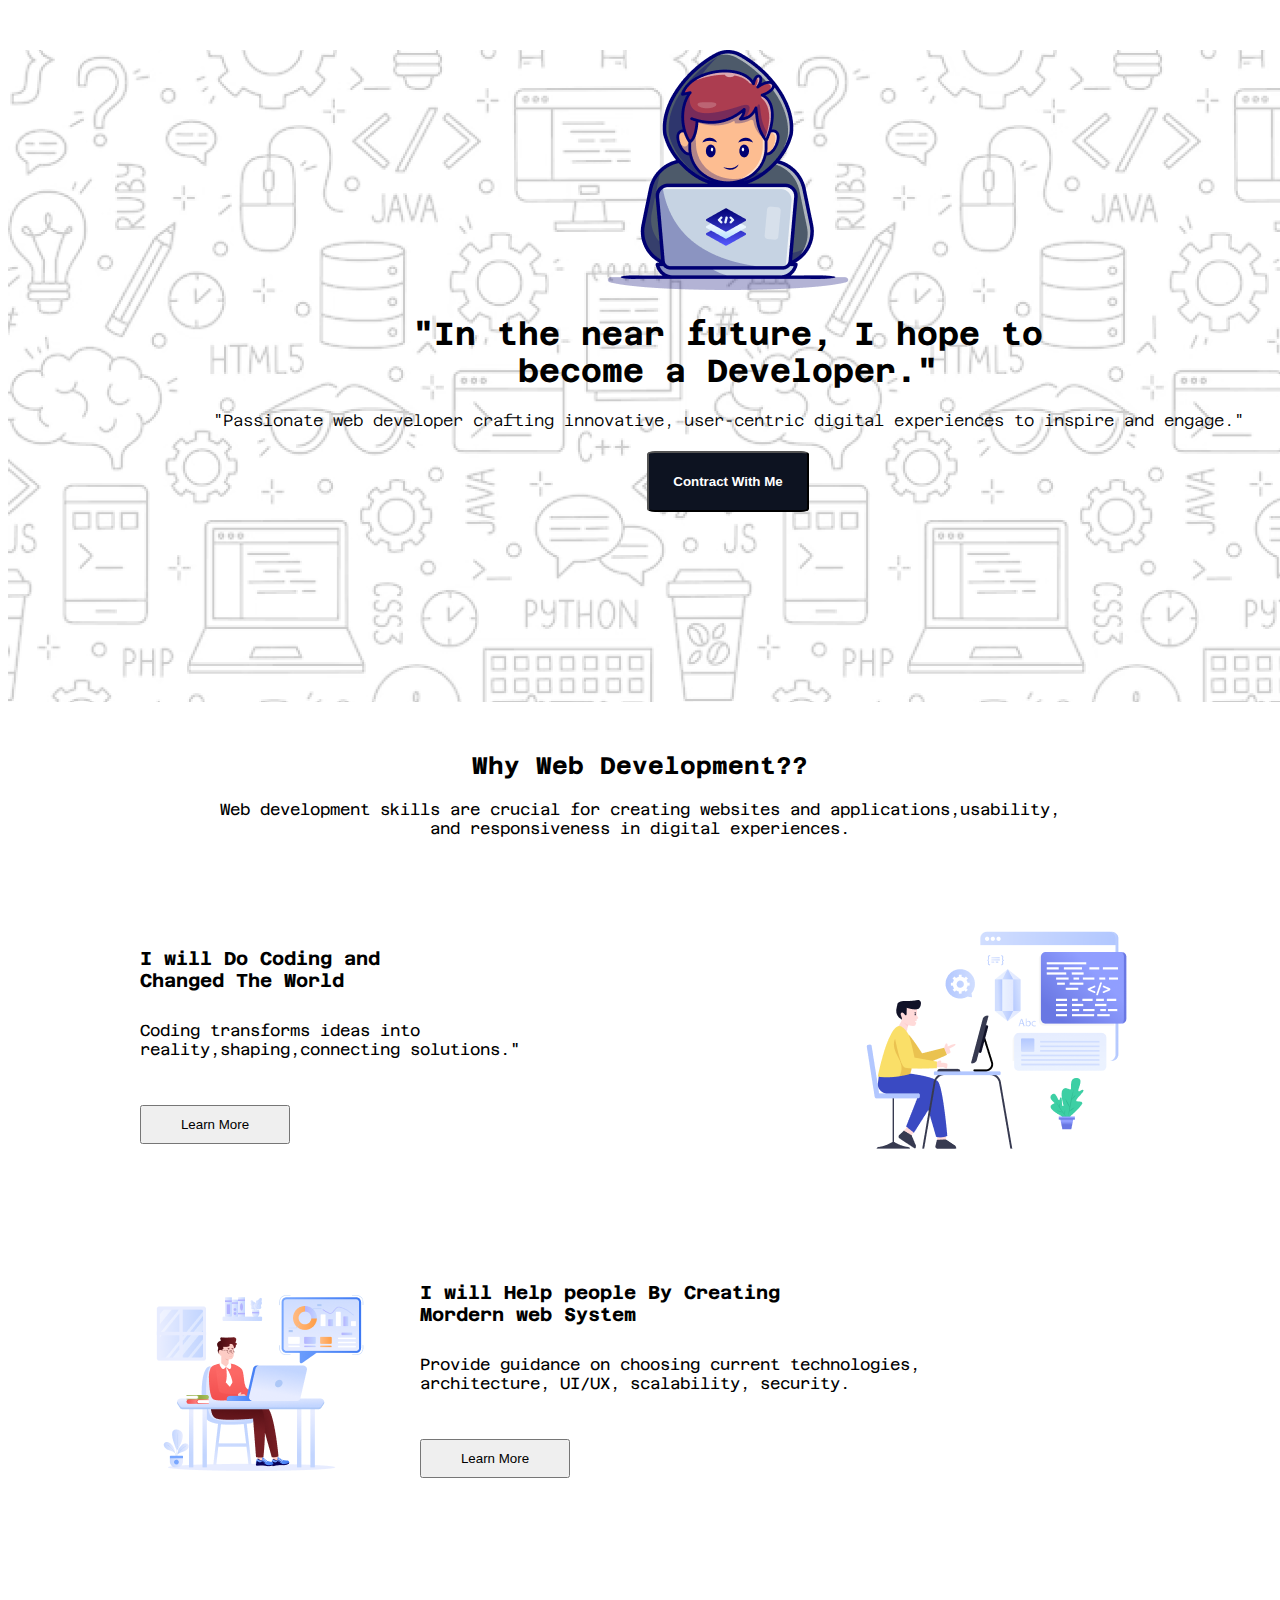
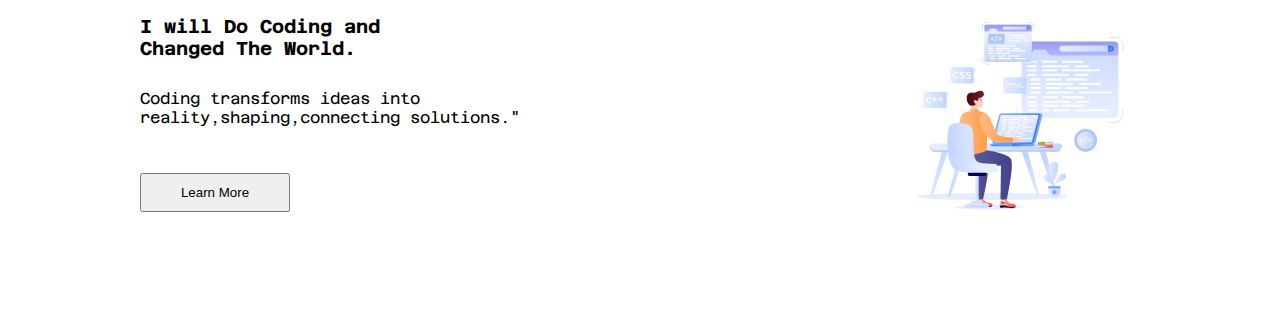
==== index.html @ e61de08e "top section and middle section" ====
<!DOCTYPE html>
<html lang="en">
<head>
    <meta charset="UTF-8">
    <meta name="viewport" content="width=device-width, initial-scale=1.0">
    <title>Document</title>
    <link rel="preconnect" href="https://fonts.googleapis.com">
    <link rel="preconnect" href="https://fonts.gstatic.com" crossorigin>
    <link href="https://fonts.googleapis.com/css2?family=Azeret+Mono:ital,wght@0,100..900;1,100..900&display=swap" 
    rel="stylesheet">
    <link rel="stylesheet" href="style.css">
</head>
<body class="azeret-mono">
    <header>
        <div class="header-main-div">
            <img src="images/Group.png">
            <h1>"In the near future, I hope to <br> become a Developer."
            </h1>
            <h4 class="h4-tag">"Passionate web developer crafting innovative, 
                user-centric digital experiences to inspire and engage."
            </h4>
            <button class="header-btn">Contract With Me</button>
        </div>
    </header>
    <main>
        <div class="main-div">
            <div class="main-top">
                <h2>Why Web Development??</h2>
            <p>Web development skills are crucial for creating websites and 
            applications,usability,<br>
             and responsiveness in digital experiences.</p>
            </div>
             <div class="layer1">
                <div class="layer1-sub">
                    <h3 class="main-1st-parah3">I will Do Coding and <br>
                        Changed The World </h3>
                    <P class="main-1st-parap1">Coding transforms ideas into reality,shaping,connecting 
                        solutions."
                    </P>
                    <button class="layer1-btn">Learn More</button>

                </div>
                <div>
                    <img src="images/Layer_1.png">
                </div>
             </div>
             <div class="layer2">
                <div>
                    <img src="images/Group 3.png">
                </div>
                <div>
                    <h3 class="main-1st-parah3">I will Help people By Creating <br>
                        Mordern web System </h3>
                    <P class="main-1st-parap1">Provide guidance on choosing current technologies,<br>
                         architecture, UI/UX, scalability, security.
                    </P>
                    <button class="layer1-btn">Learn More</button>
                </div>
             </div>
             <div class="layer1">
                <div class="layer1-sub">
                    <h3 class="main-1st-parah3">I will Do Coding and <br>
                        Changed The World. </h3>
                    <P class="main-1st-parap1">Coding transforms ideas into reality,shaping,connecting 
                        solutions."
                    </P>
                    <button class="layer1-btn">Learn More</button>

                </div>
                <div>
                   <img src="images/Group 4.png">
                </div>
             </div>
        </div>
    </main>
</body>
</html>
---- style.css ----
.azeret-mono {
  font-family: "Azeret Mono", monospace;
  font-optical-sizing: auto;
  font-weight:weight;
  font-style: normal;
}
header{
    background-image: url("images/Hero-bg.png");
    height: 652px;
    width: 1440px;
    margin: 50px 0;
}
.header-main-div{
    text-align: center;
}
.h4-tag{
    font-weight: 300;
    font-size: 16px;
}
.header-btn{
    background-color:#0D1321;
    color: white;
    padding: 21px 24px;
    border-radius: 5%;
    font-weight: bold;
   
}
.main-div{
    width: 1000px;
    margin: 0 auto;
    /* background-color: antiquewhite; */
}
.main-top{
    text-align: center;
}
.main-div > p{
    font-weight: 300px;
}
.main-1st-parah3{
    font-weight:bold
}
.main-1st-parap1{
    font-weight: 300px;
    margin: 30px 0px;
}
.layer1{
    display: flex;
    justify-content:space-between ;
    text-align: left;
    margin: 90px 0px;
}
.layer1-sub{
    width: 400px;
}
.layer1-btn{
    padding: 10px;
    width: 150px;
    margin-top: 16px;
}
.layer2{
    display: flex;
}
.layer2 img{
    margin-right: 40px;
}
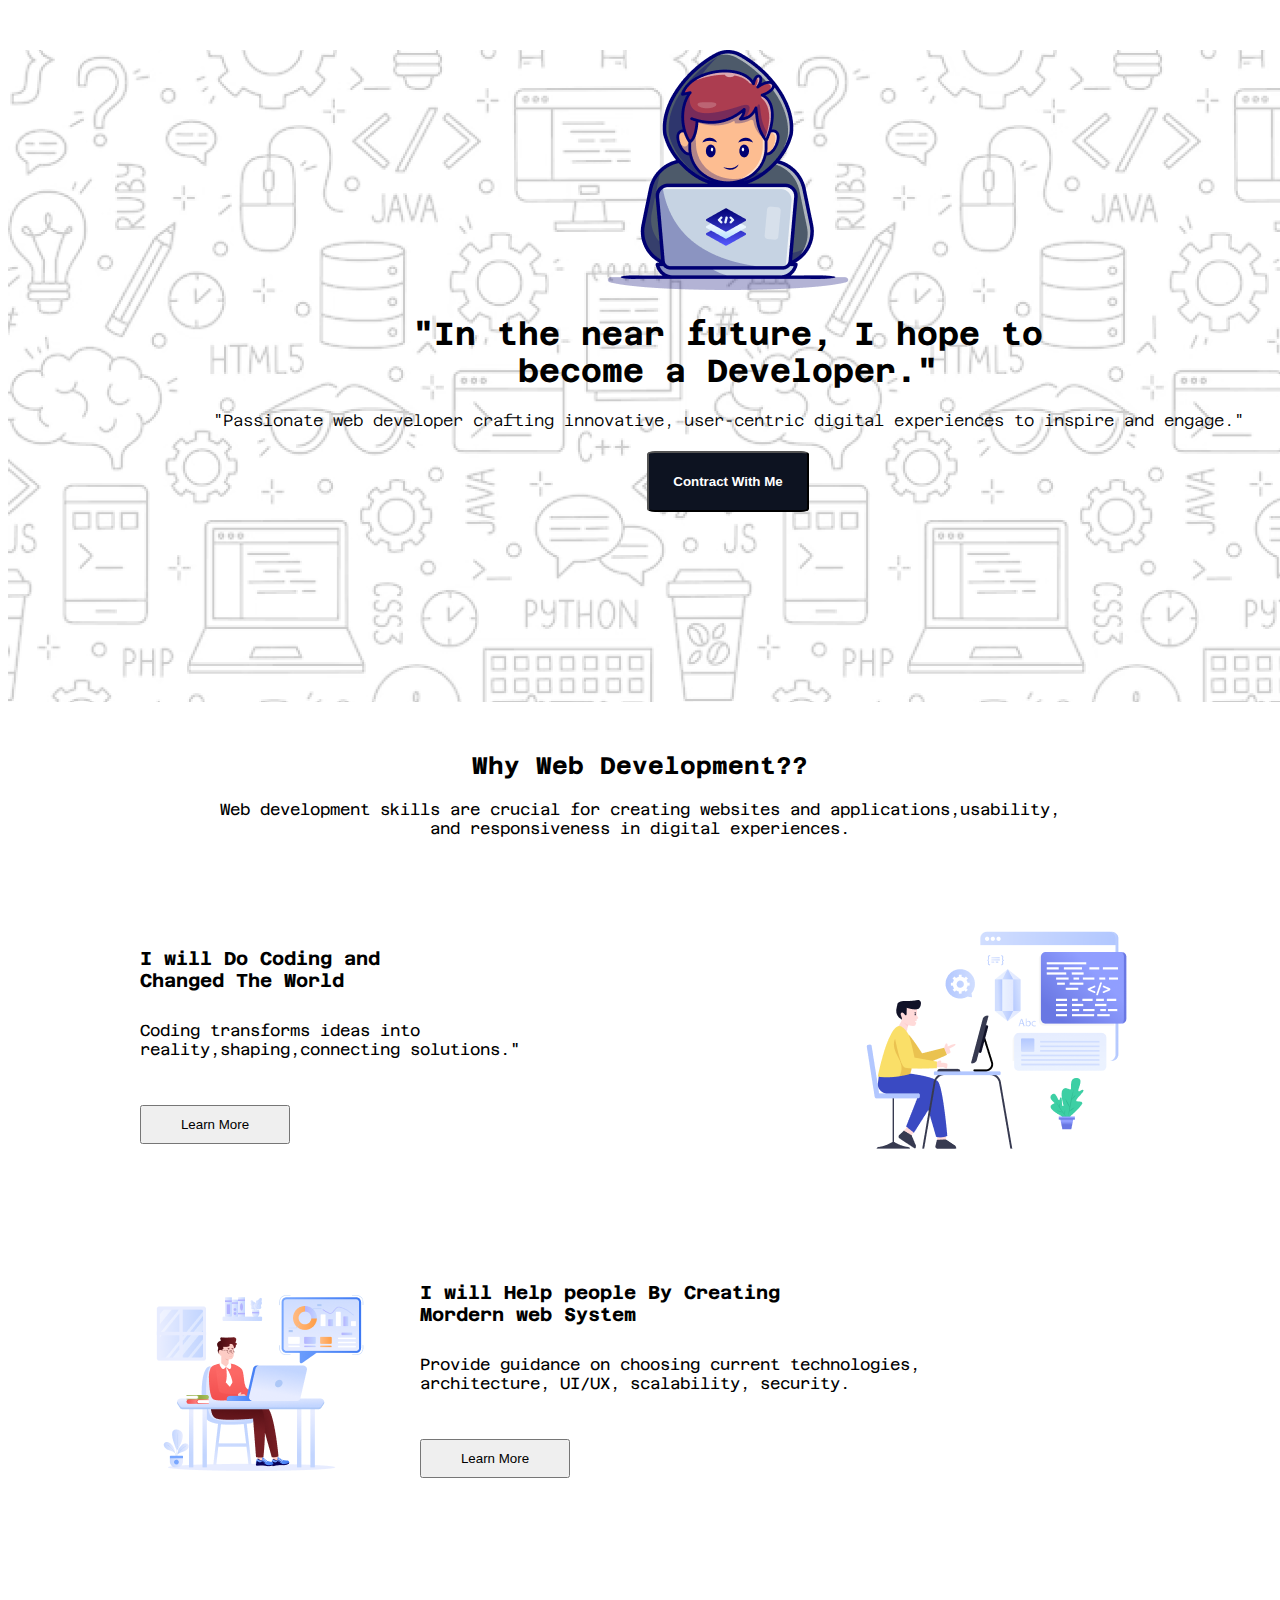
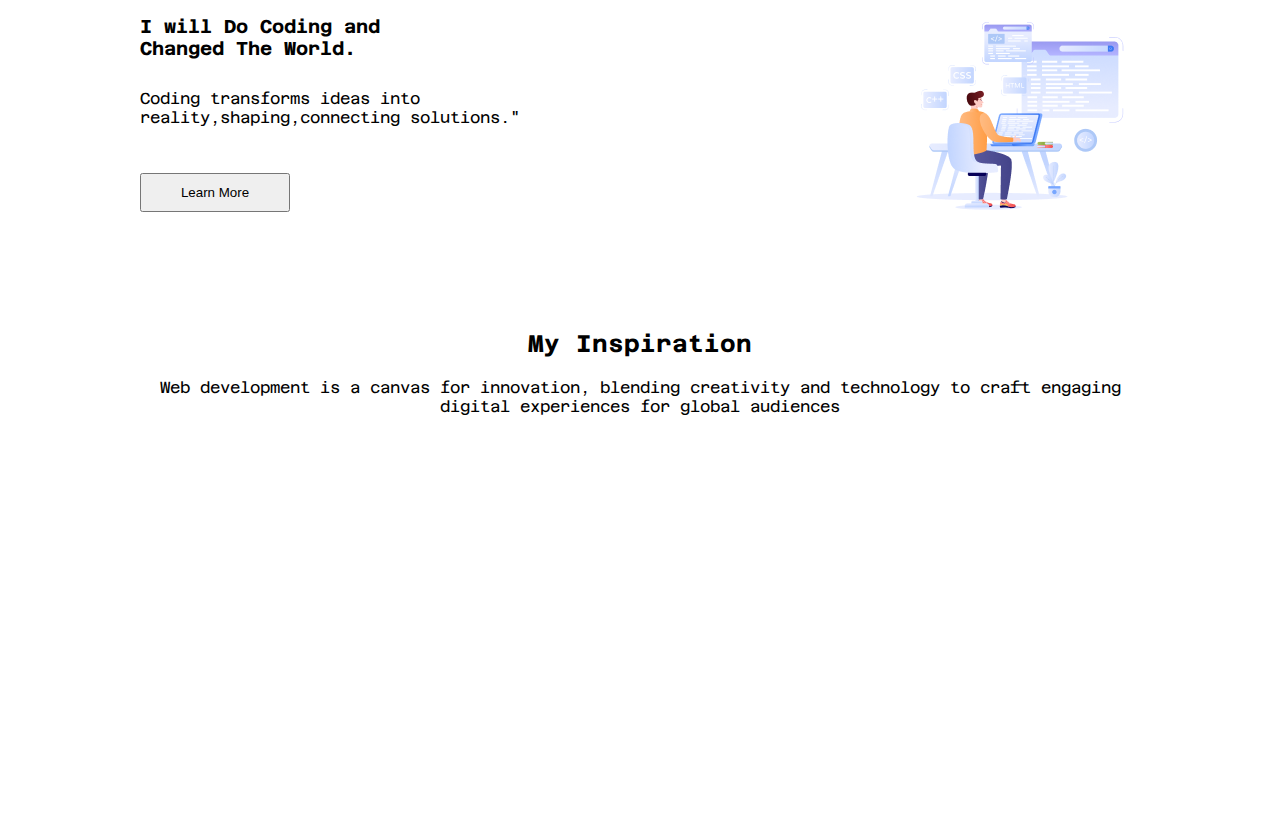
==== commit df265131: "Inspiration Part Done" ====
--- a/index.html
+++ b/index.html
@@ -71,6 +71,15 @@
                    <img src="images/Group 4.png">
                 </div>
              </div>
+             <div class="inspiration-part">
+                <h2> My Inspiration</h2>
+                <p> Web development is a canvas for innovation, blending creativity and technology to craft engaging 
+                    digital experiences for global audiences
+                </p><br><br><br>
+                <iframe width="560" height="315" src="https://www.youtube.com/embed/5KIWo4ZamAg?si=7sHot6qDsi1jFsVW" title="YouTube video player" frameborder="0" 
+                allow="accelerometer; autoplay; clipboard-write; encrypted-media; gyroscope; picture-in-picture; web-share" referrerpolicy="strict-origin-when-cross-origin"
+                allowfullscreen></iframe>
+             </div>
         </div>
     </main>
 </body>
--- a/style.css
+++ b/style.css
@@ -65,4 +65,7 @@
 }
 .layer2 img{
     margin-right: 40px;
+}
+.inspiration-part{
+    text-align: center;
 }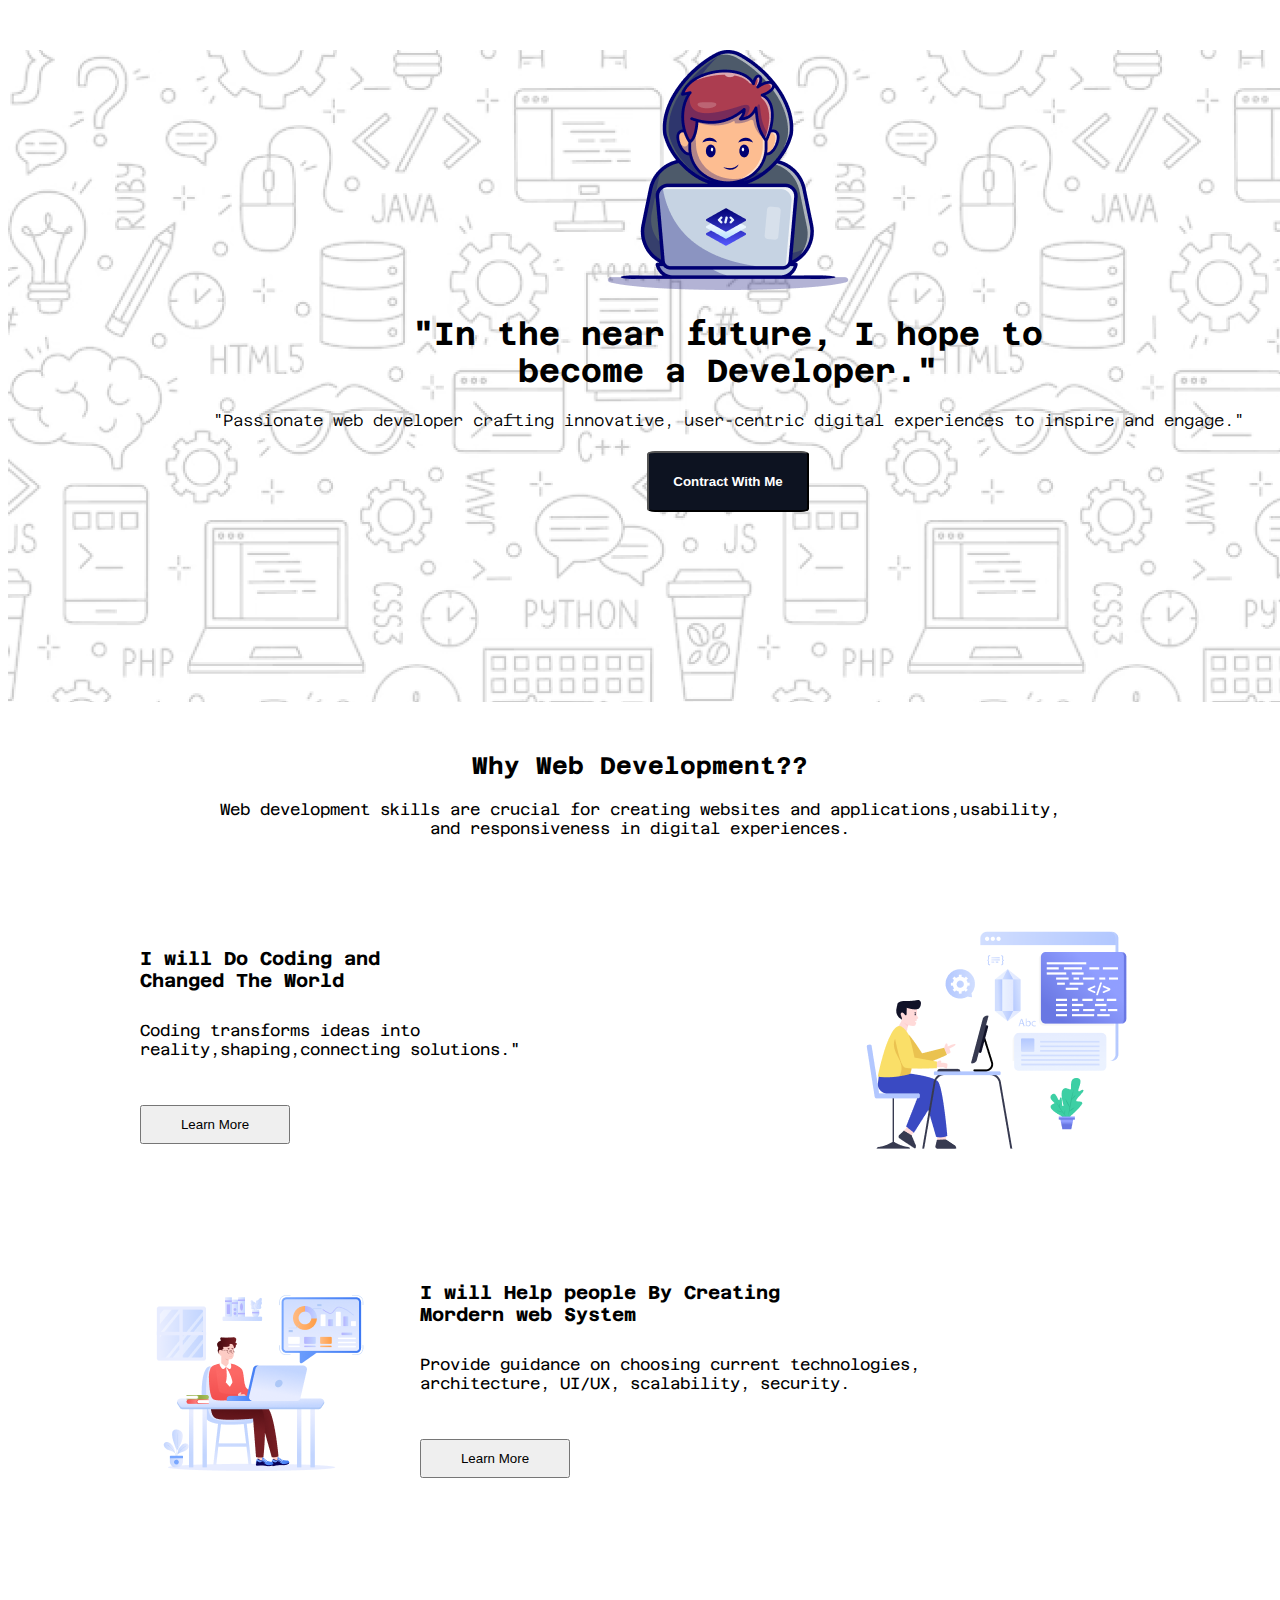
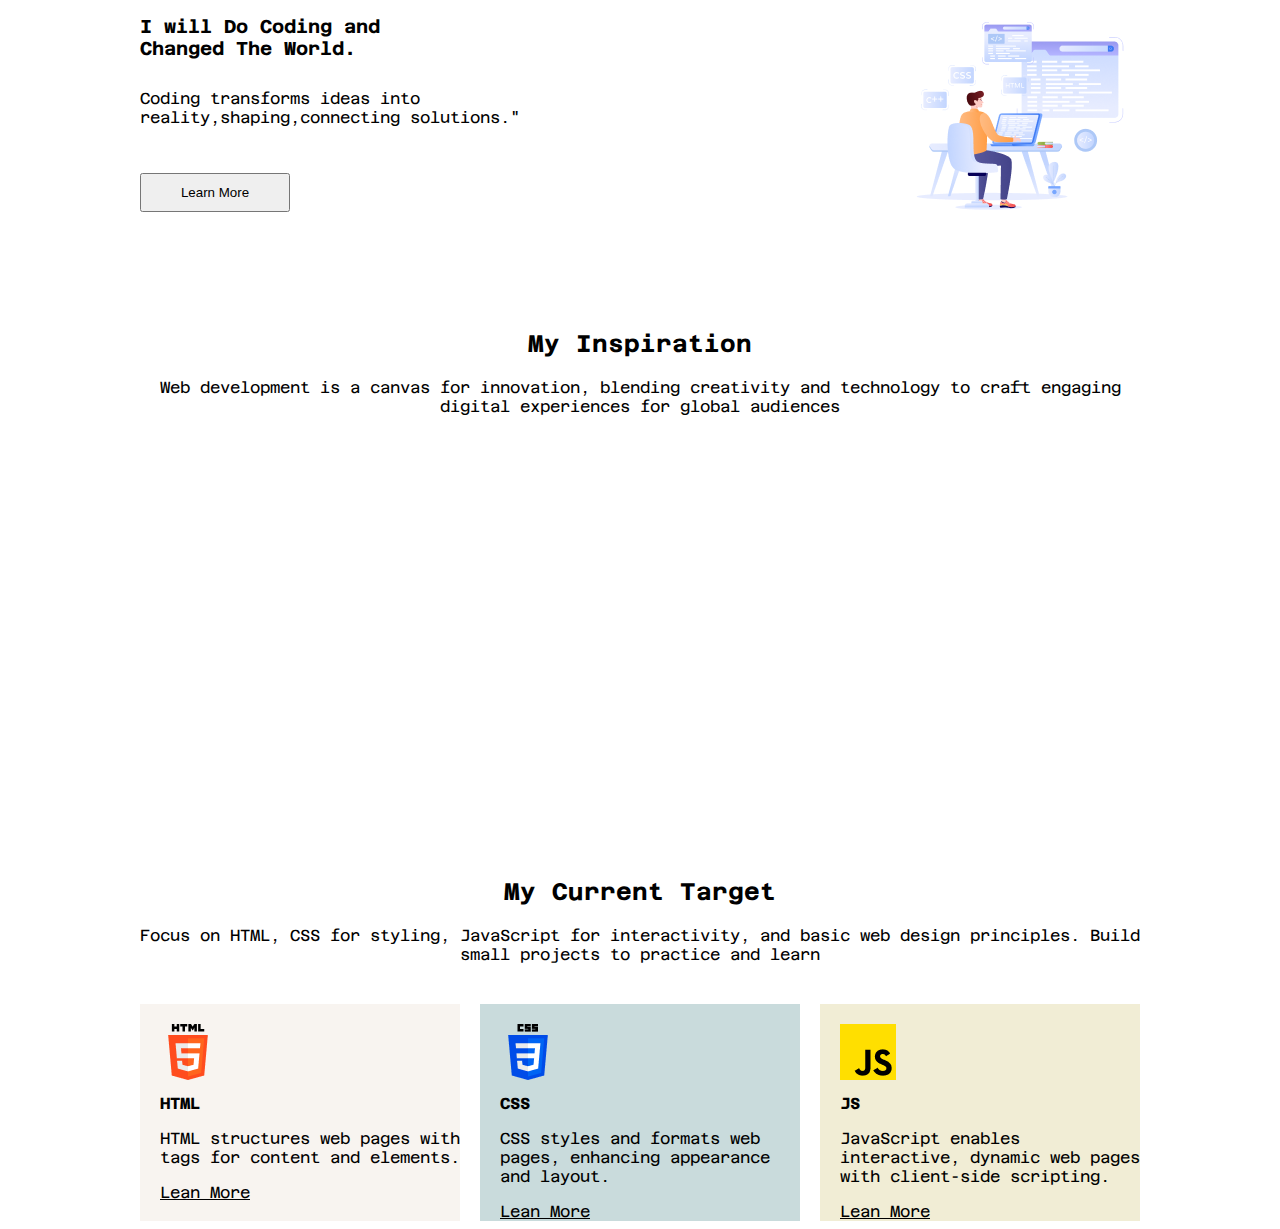
==== commit 20666516: "My Current Target Section Done" ====
--- a/index.html
+++ b/index.html
@@ -80,6 +80,42 @@
                 allow="accelerometer; autoplay; clipboard-write; encrypted-media; gyroscope; picture-in-picture; web-share" referrerpolicy="strict-origin-when-cross-origin"
                 allowfullscreen></iframe>
              </div>
+             <div class="my-target">
+                <h2>My Current Target</h2>
+                <p>Focus on HTML, CSS for styling, JavaScript for interactivity, and basic
+                 web design principles. Build small projects to
+                     practice and learn</p>
+             </div>
+             <div class="card-main">
+                <div class="card-1">
+                   <div class="card-text">
+                    <img src="images/html.png"><br>
+                    <span>HTML</span>
+                    <p>HTML structures web pages with tags for content and elements.</p>
+                    <a href="#">Lean More</a>
+                   </div>
+                </div>
+                <div>
+                    <div class="card-2">
+                        <div class="card-text">
+                            <img src="images/css.png"><br>
+                        <span>CSS</span>
+                        <p>CSS styles and formats web pages, enhancing appearance and layout.</p>
+                        <a href="#">Lean More</a>
+                        </div>
+                    </div>
+                </div>
+                <div>
+                    <div class="card-3">
+                        <div class="card-text">
+                            <img src="images/js.png">
+                        <span>JS</span>
+                        <p>JavaScript enables interactive, dynamic web pages with client-side scripting.</p>
+                        <a href="#">Lean More</a>
+                        </div>
+                    </div>
+                </div>
+             </div>
         </div>
     </main>
 </body>
--- a/style.css
+++ b/style.css
@@ -68,4 +68,42 @@
 }
 .inspiration-part{
     text-align: center;
+}
+.my-target{
+    text-align: center;
+    margin-top: 70px;
+}
+span{
+    font-weight: bold;
+    margin-top: 10px;
+    display: block;
+}
+a{
+    color:black;
+}
+.card-1 {
+width: 320px;
+background-color: rgba(221, 204, 184, 0.212);
+
+
+}
+.card-2 {
+    width: 320px;
+    background-color: #6c9d9e5d;
+    height: 100%;
+    
+    }
+.card-3 {
+        width: 320px;
+        background-color: #d4c87e54;
+        
+        }
+.card-main{
+    display: flex;
+    justify-content:space-between;
+    margin-top: 40px;
+}
+.card-text{
+    margin-left: 20px;
+   padding-top: 20px;
 }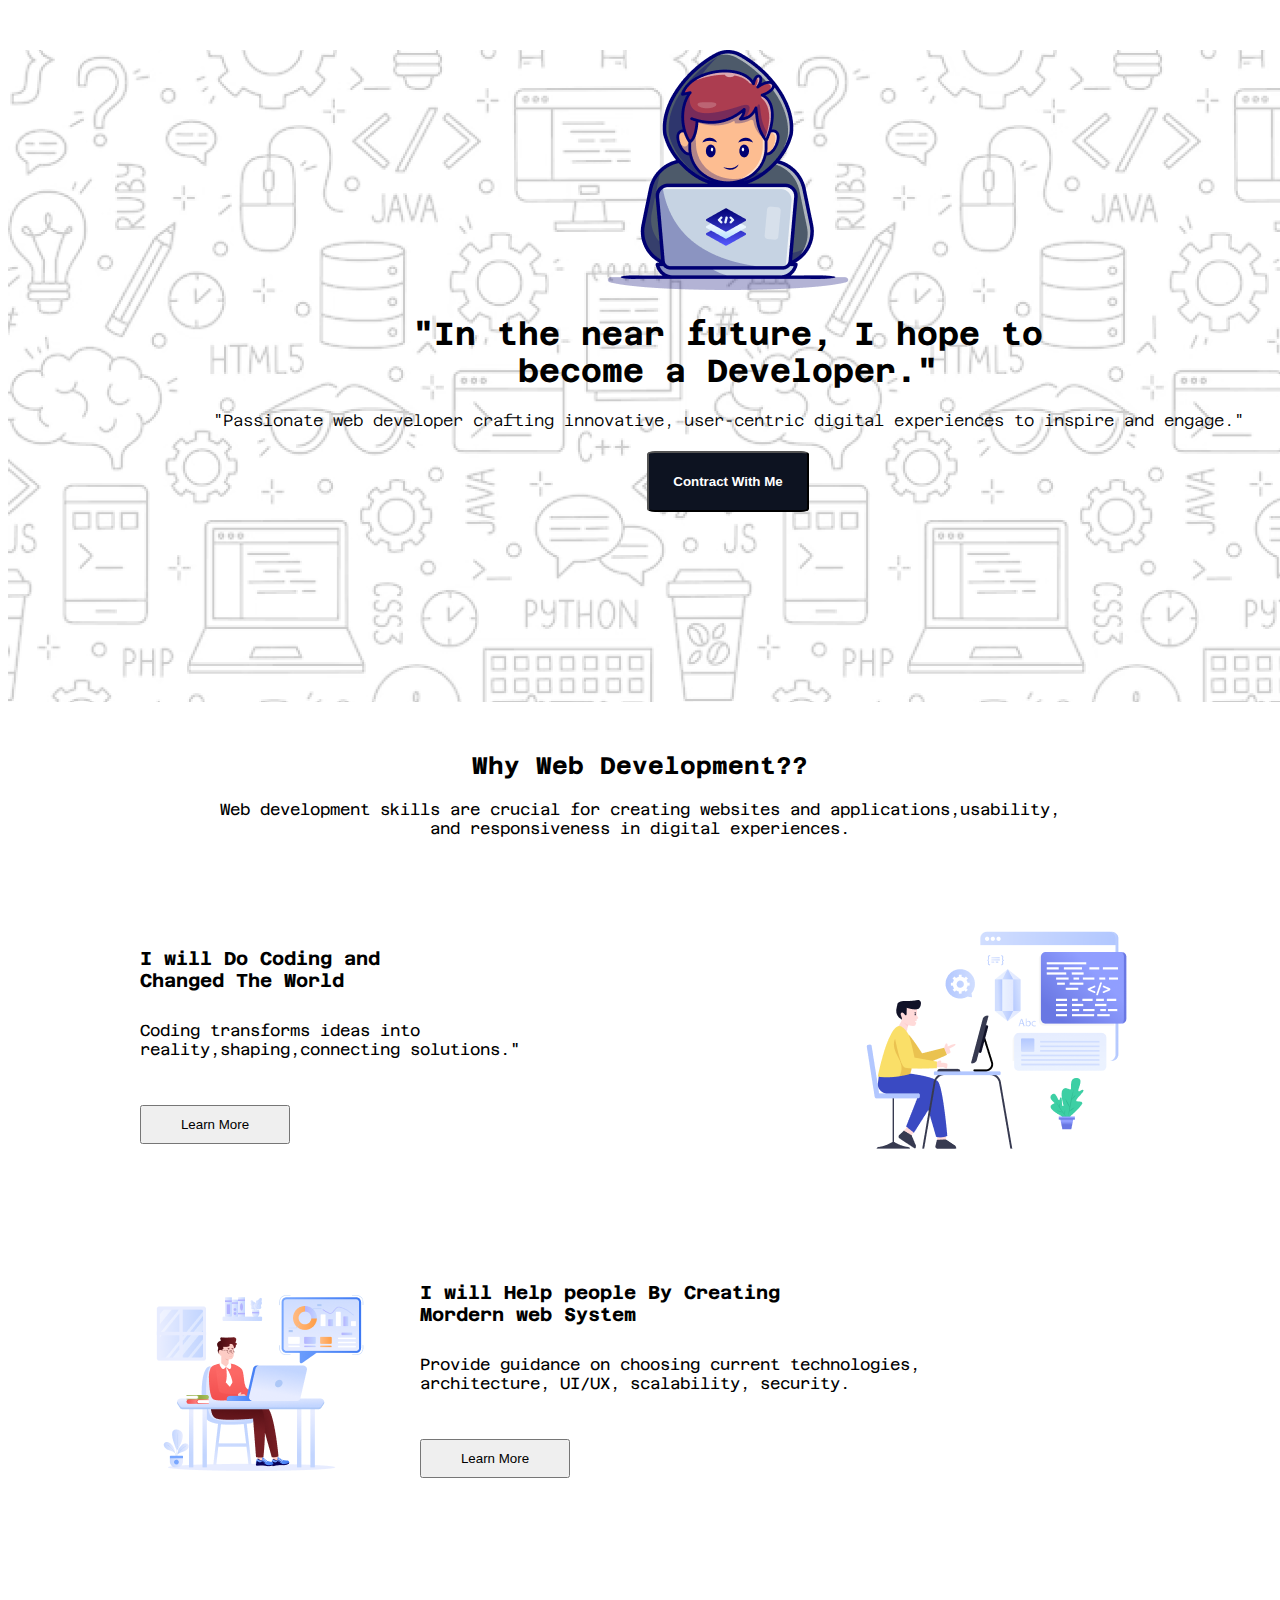
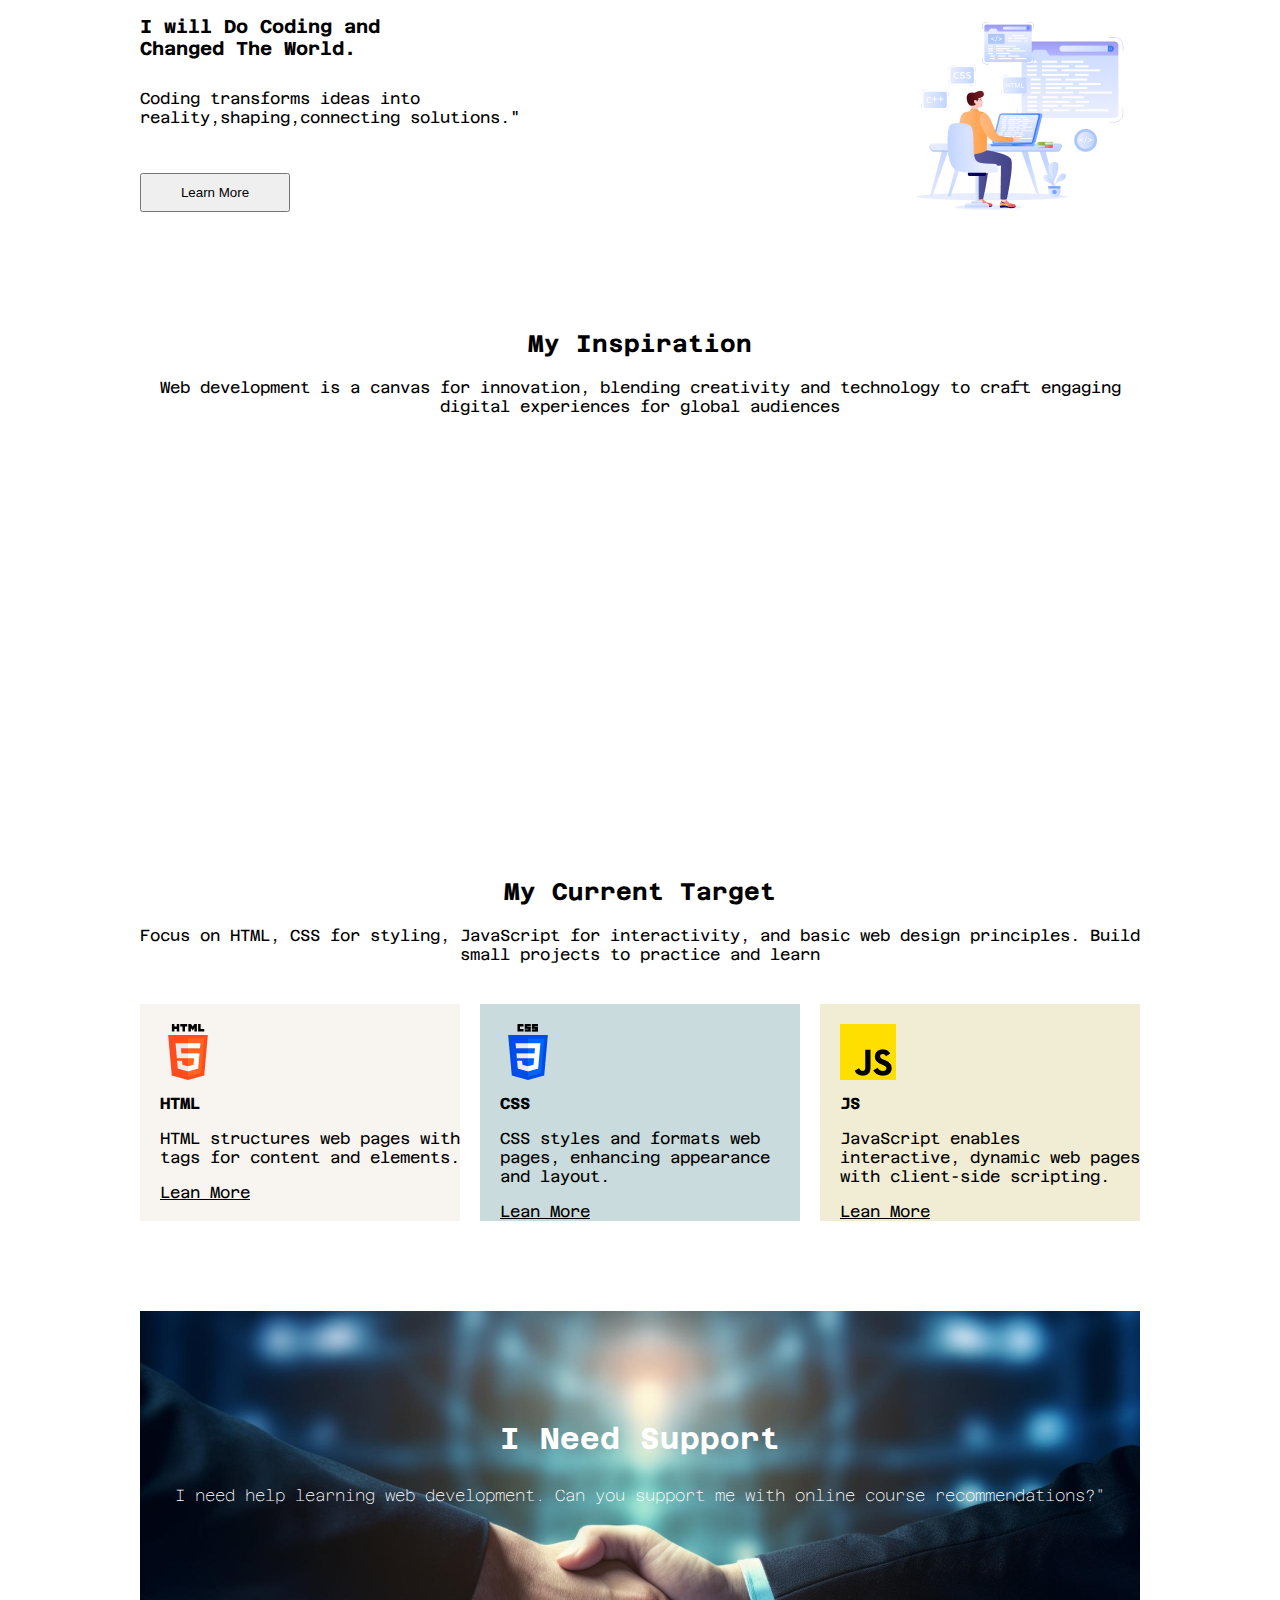
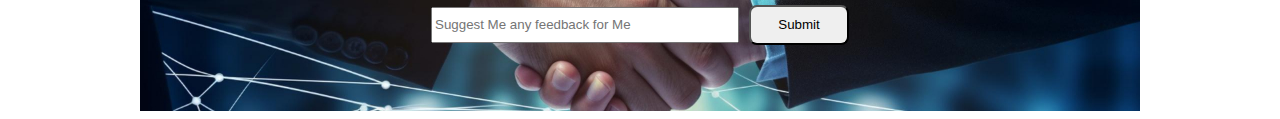
==== commit 40f0c63b: "support part Done" ====
--- a/index.html
+++ b/index.html
@@ -116,7 +116,23 @@
                     </div>
                 </div>
              </div>
-        </div>
-    </main>
+             <div class="support">
+              <div class="support-text">
+                <h3>I Need Support</h3>
+                <P>I need help learning web development. Can you support me with online 
+                  course recommendations?"</P>
+                </div>
+                <div class="btn-sub">
+                    <input  class =" Input-sup"type="text" placeholder="Suggest Me any feedback for Me">
+                <button>Submit</button>
+                </div>
+            </div>
+            </div>
+        </main>
+       
+       
+
+        
+    
 </body>
 </html>--- a/style.css
+++ b/style.css
@@ -106,4 +106,37 @@
 .card-text{
     margin-left: 20px;
    padding-top: 20px;
+}
+.support{
+    background-image: url("images/handshake.jpg");
+    width: 1000;
+    height: 400px;
+    background-size: cover;
+    margin-top: 90px;
+    
+}
+.support-text{
+    color: white;
+    text-align: center;
+    padding-top: 80px;
+}
+.support-text p{
+    font-weight: 50;
+}
+.support-text h3{
+    font-size: 30px;
+}
+.Input-sup{
+    width: 300px;
+    height: 30px;
+}
+.btn-sub{
+    text-align: center;
+    margin-top: 100px;
+}
+.btn-sub button{
+    width: 100px;
+    height: 40px;
+    border-radius: 8px;
+    border-color: none;
 }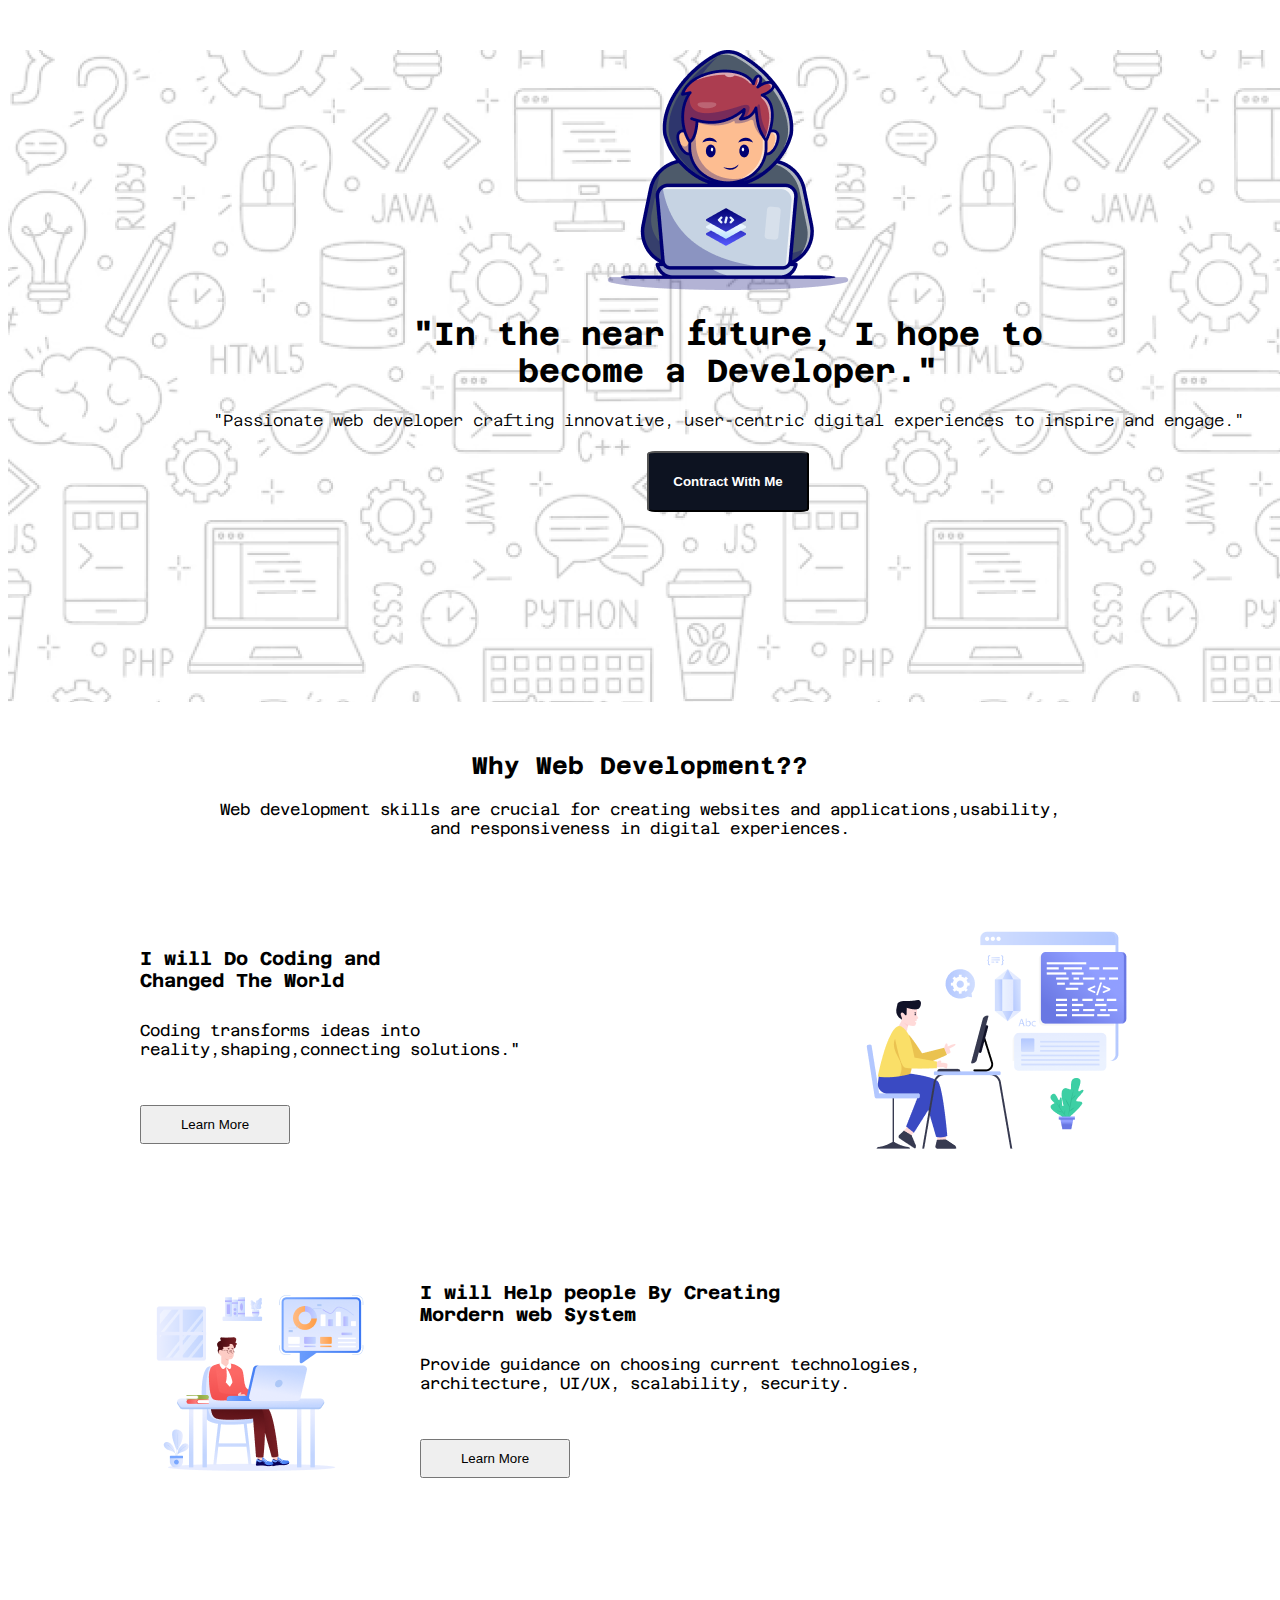
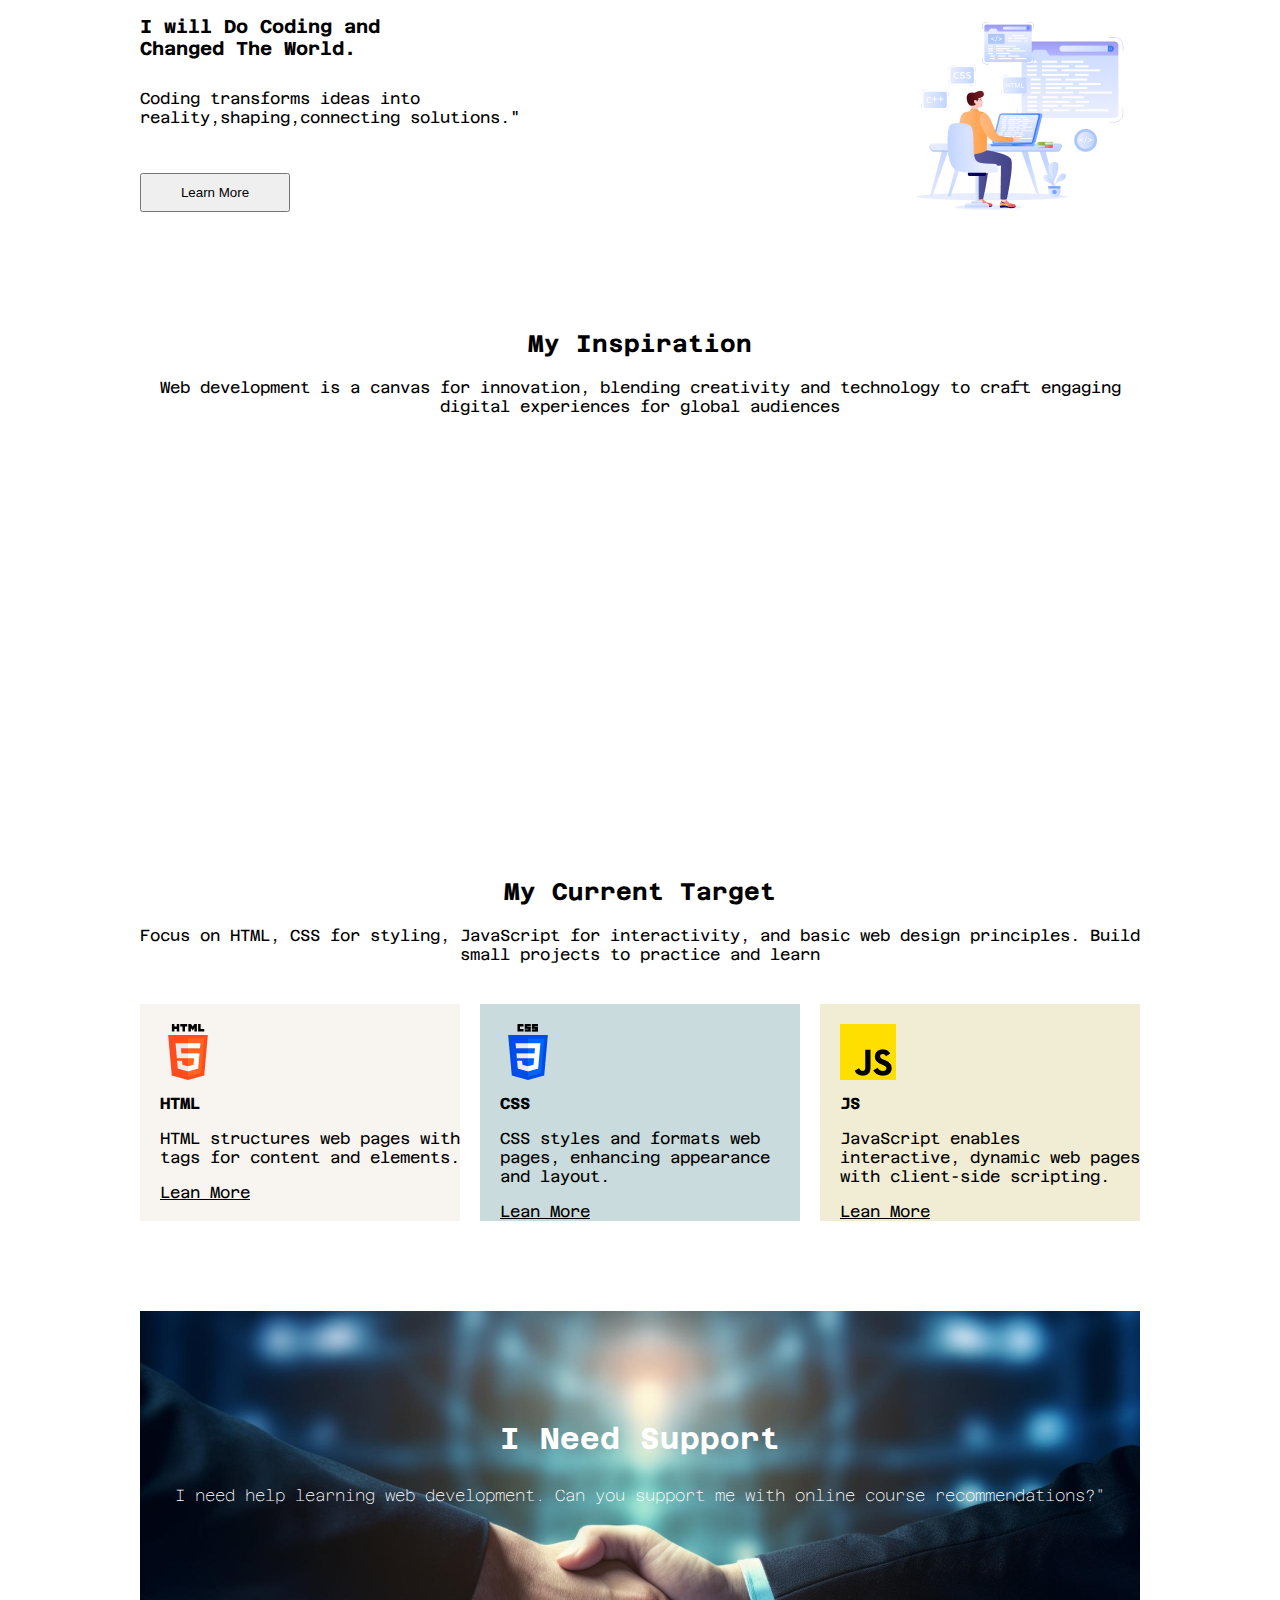
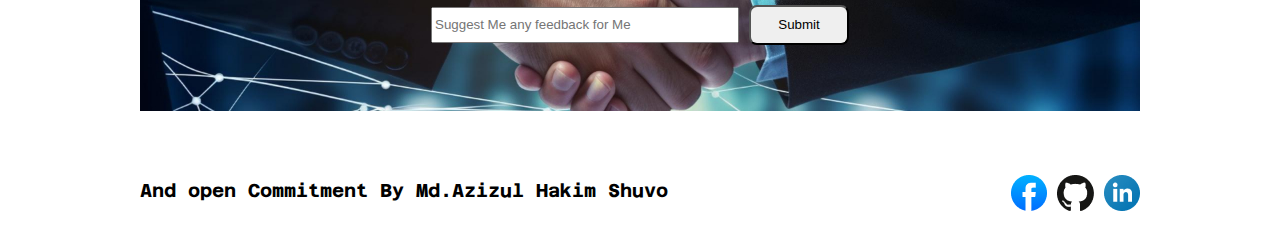
==== commit e7f7034e: "Footer section Start" ====
--- a/index.html
+++ b/index.html
@@ -130,9 +130,16 @@
             </div>
         </main>
        
-       
+     <footer>
+        <div class="footer-div">
+            <h3>And open Commitment By Md.Azizul Hakim Shuvo</h3>
+            <div class="footer-img">
+            <a href="https://www.facebook.com/"><img src="images/facebook.png"></a>
+            <a href="https://github.com/"><img src="images/github.png"></a>
+            <a href="https://www.linkedin.com/"><img src="images/linkedin-icon 1.png"></a>
+            </div>
+        </div>
+     </footer>  
 
-        
-    
-</body>
+    </body>
 </html>--- a/style.css
+++ b/style.css
@@ -139,4 +139,16 @@
     height: 40px;
     border-radius: 8px;
     border-color: none;
+}
+.footer-div{
+    display: flex;
+    justify-content: space-between;
+    margin-top: 50px;
+    width: 1000px;
+    text-align: center;
+    margin:50px auto 0px auto;
+    
+}
+.footer-img{
+margin-top: 14px;
 }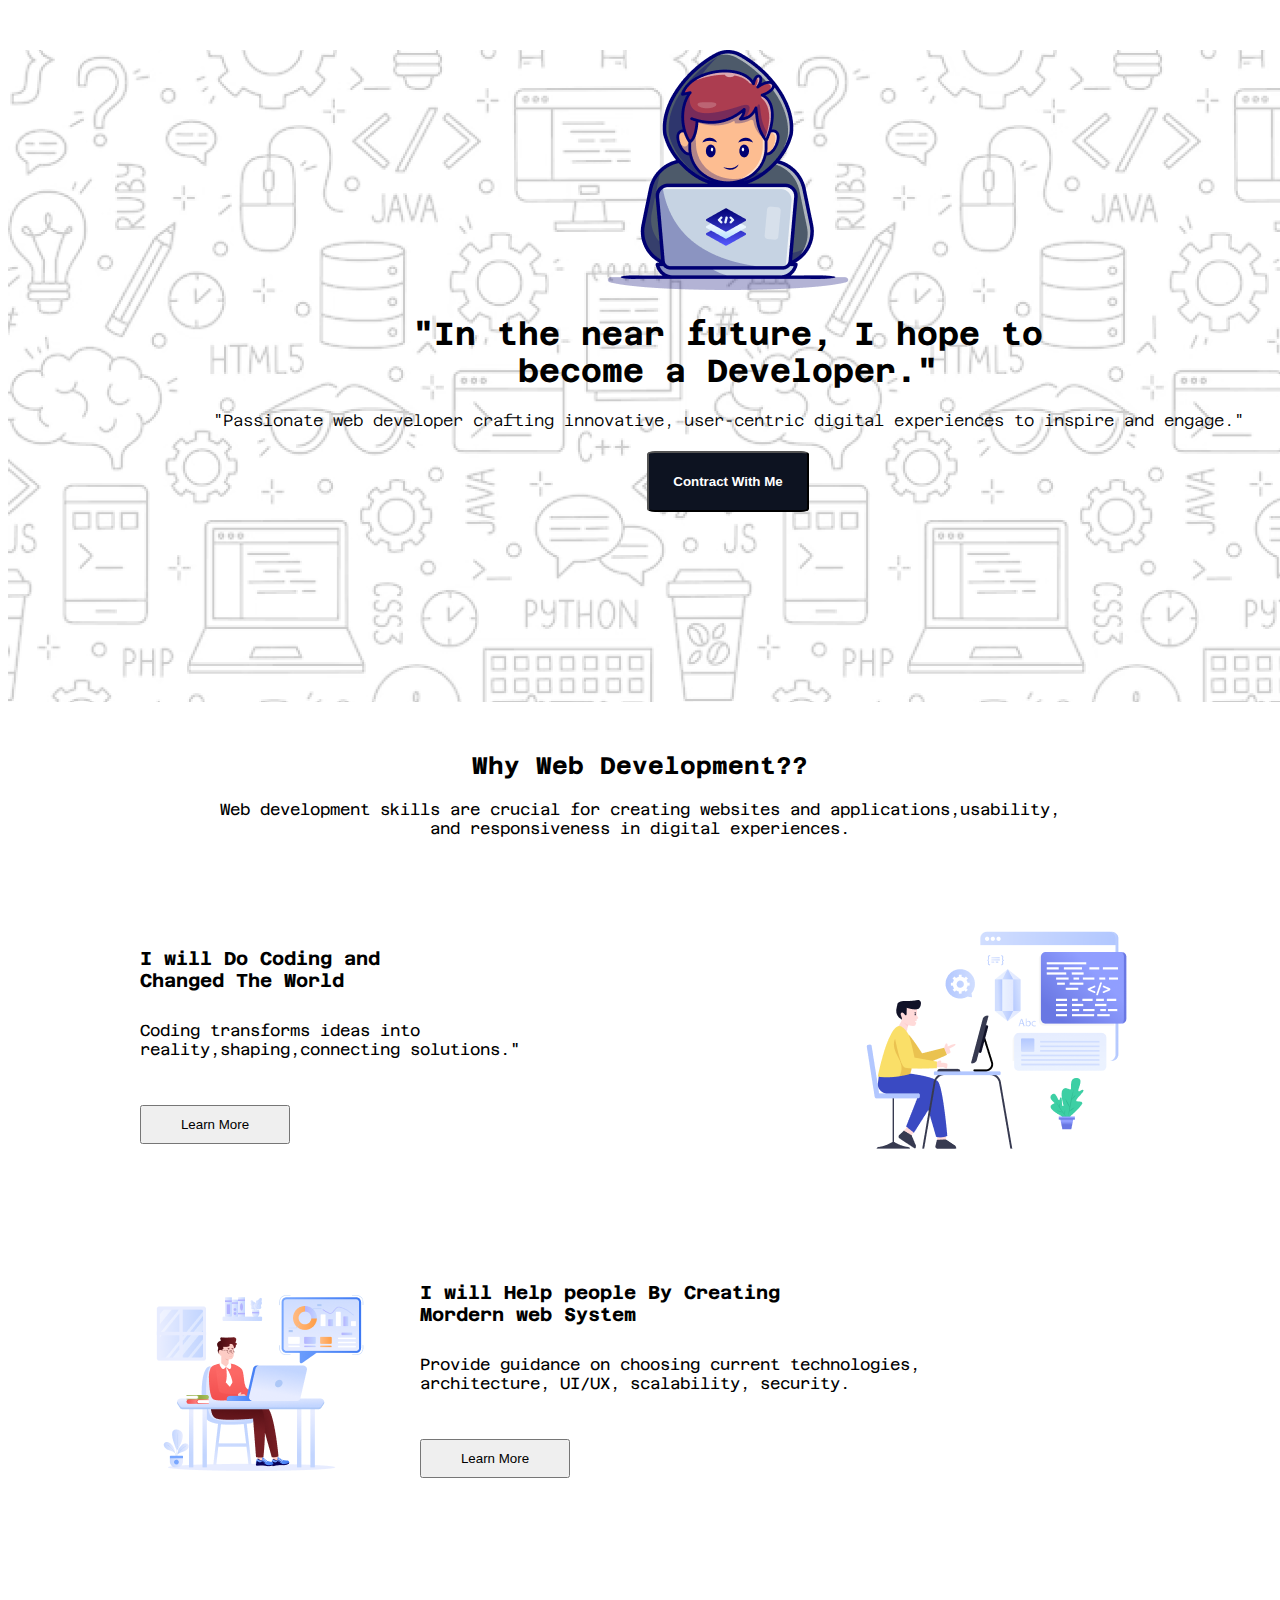
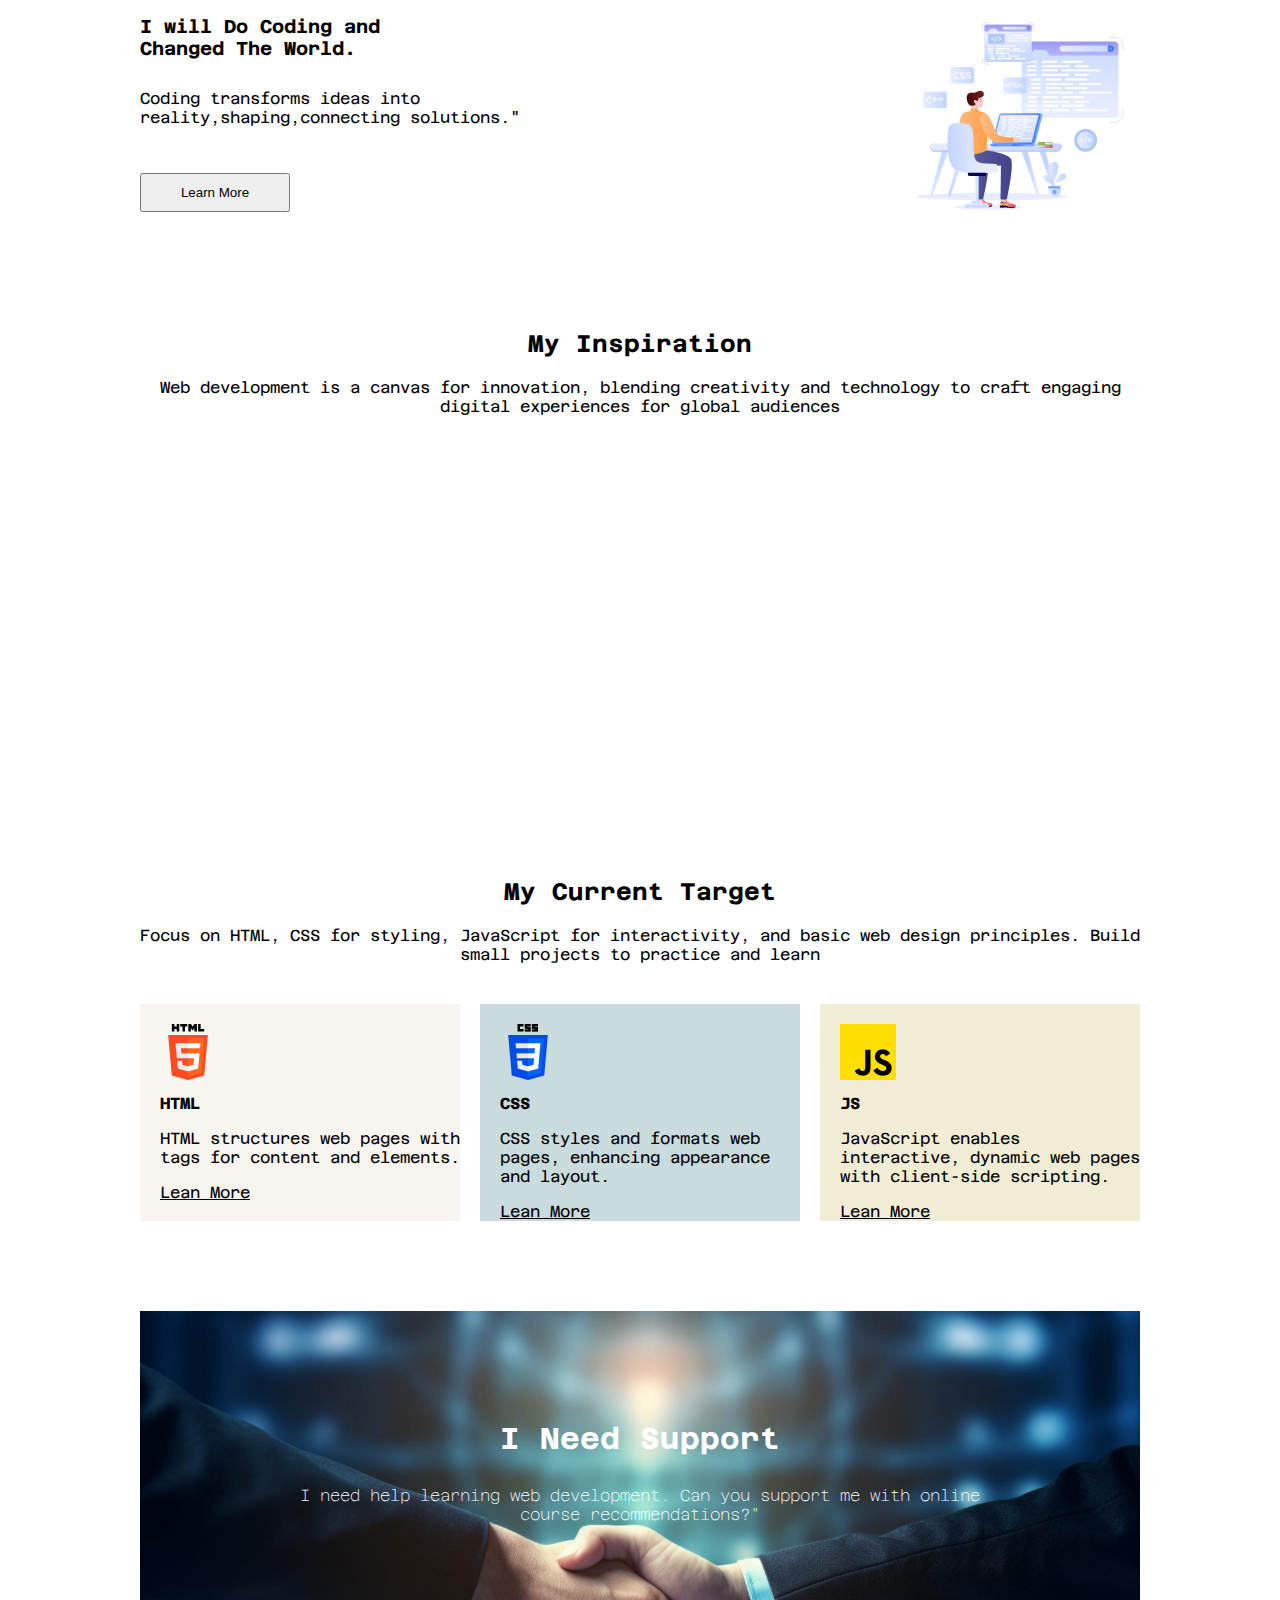
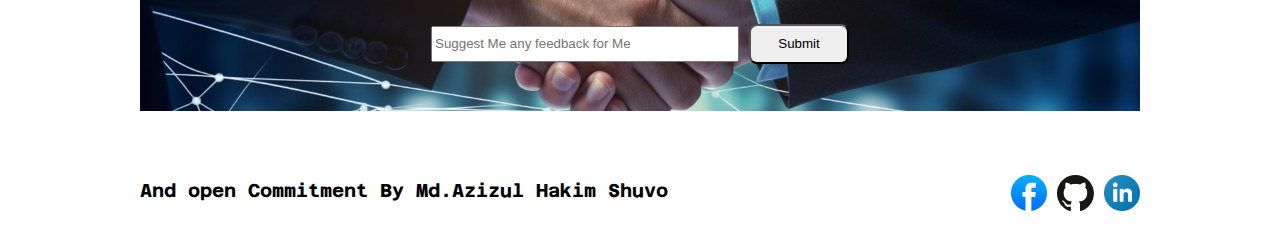
==== commit c888c99a: "h3 text change" ====
--- a/index.html
+++ b/index.html
@@ -120,7 +120,7 @@
               <div class="support-text">
                 <h3>I Need Support</h3>
                 <P>I need help learning web development. Can you support me with online 
-                  course recommendations?"</P>
+                  <br>course recommendations?"</P>
                 </div>
                 <div class="btn-sub">
                     <input  class =" Input-sup"type="text" placeholder="Suggest Me any feedback for Me">
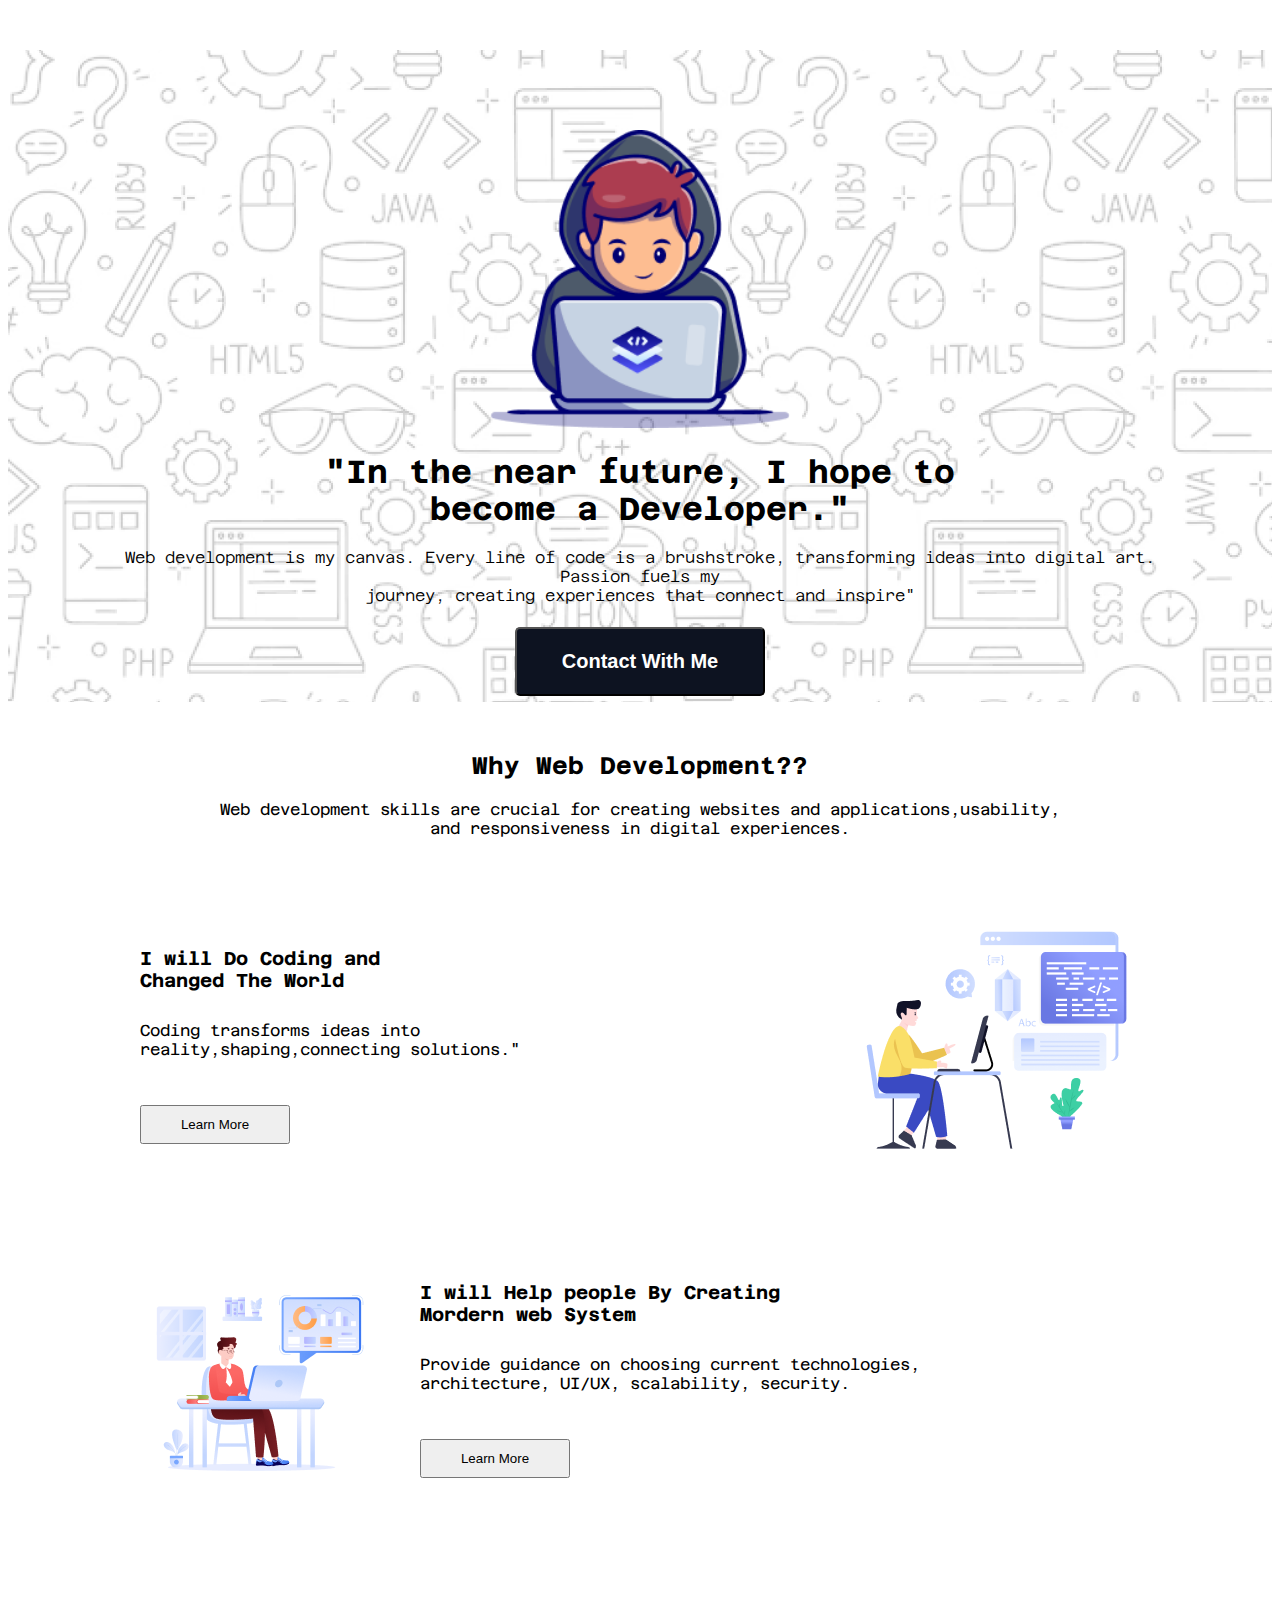
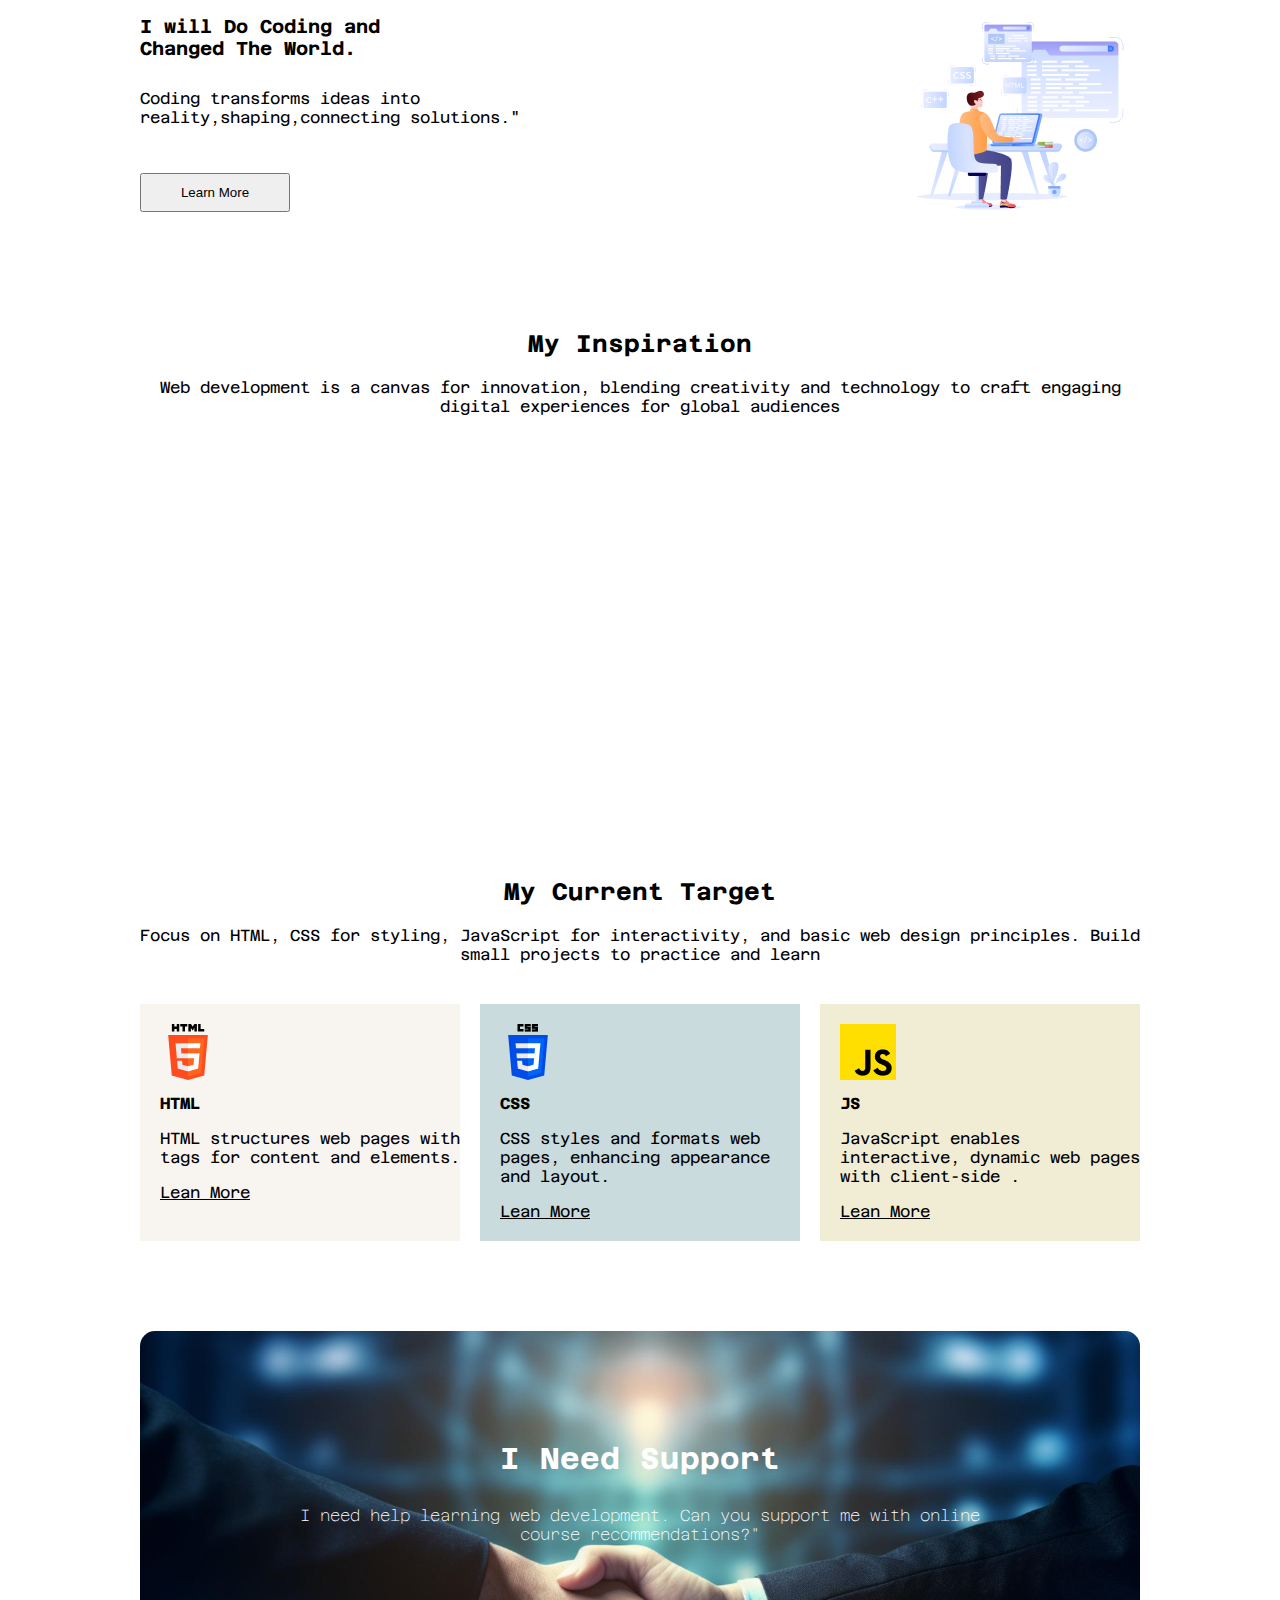
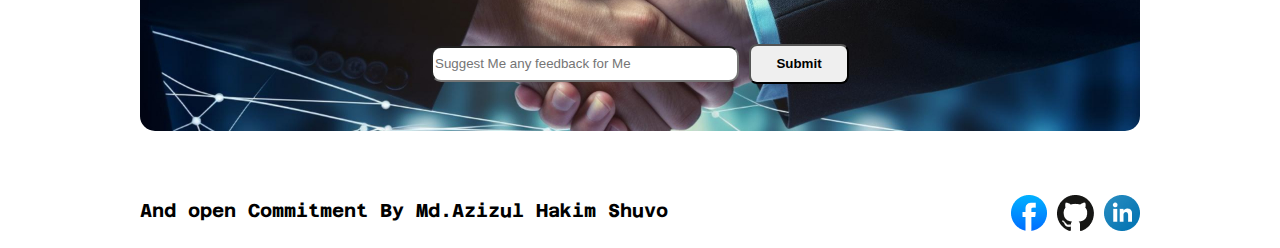
==== commit 9783480b: "Some Different Element $ Css Changed" ====
--- a/index.html
+++ b/index.html
@@ -16,10 +16,11 @@
             <img src="images/Group.png">
             <h1>"In the near future, I hope to <br> become a Developer."
             </h1>
-            <h4 class="h4-tag">"Passionate web developer crafting innovative, 
-                user-centric digital experiences to inspire and engage."
+            <h4 class="h4-tag">Web development is my canvas. Every line of code is a 
+                brushstroke, transforming ideas into digital art. Passion fuels my <br>journey,
+                creating experiences that connect and inspire"
             </h4>
-            <button class="header-btn">Contract With Me</button>
+            <button class="header-btn">Contact With Me</button>
         </div>
     </header>
     <main>
@@ -110,7 +111,7 @@
                         <div class="card-text">
                             <img src="images/js.png">
                         <span>JS</span>
-                        <p>JavaScript enables interactive, dynamic web pages with client-side scripting.</p>
+                        <p>JavaScript enables interactive, dynamic web pages with client-side .</p>
                         <a href="#">Lean More</a>
                         </div>
                     </div>
--- a/style.css
+++ b/style.css
@@ -10,11 +10,16 @@
 header{
     background-image: url("images/Hero-bg.png");
     height: 652px;
-    width: 1440px;
+    width: 100%;
     margin: 50px 0;
 }
 .header-main-div{
     text-align: center;
+    padding: 80px;
+   
+}
+.header-main-div img{
+    width: 300px;
 }
 .h4-tag{
     font-weight: 300;
@@ -24,8 +29,10 @@
     background-color:#0D1321;
     color: white;
     padding: 21px 24px;
-    border-radius: 5%;
+    border-radius: 5px;
     font-weight: bold;
+    width: 250px;
+    font-size: 20px;
    
 }
 .main-div{
@@ -69,6 +76,9 @@
 .inspiration-part{
     text-align: center;
 }
+iframe{
+    border-radius: 10px;
+}
 .my-target{
     text-align: center;
     margin-top: 70px;
@@ -96,6 +106,7 @@
 .card-3 {
         width: 320px;
         background-color: #d4c87e54;
+        padding-bottom: 20px;
         
         }
 .card-main{
@@ -113,6 +124,7 @@
     height: 400px;
     background-size: cover;
     margin-top: 90px;
+    border-radius: 15px;
     
 }
 .support-text{
@@ -129,6 +141,7 @@
 .Input-sup{
     width: 300px;
     height: 30px;
+    border-radius: 10px;
 }
 .btn-sub{
     text-align: center;
@@ -139,6 +152,7 @@
     height: 40px;
     border-radius: 8px;
     border-color: none;
+    font-weight: bold;
 }
 .footer-div{
     display: flex;
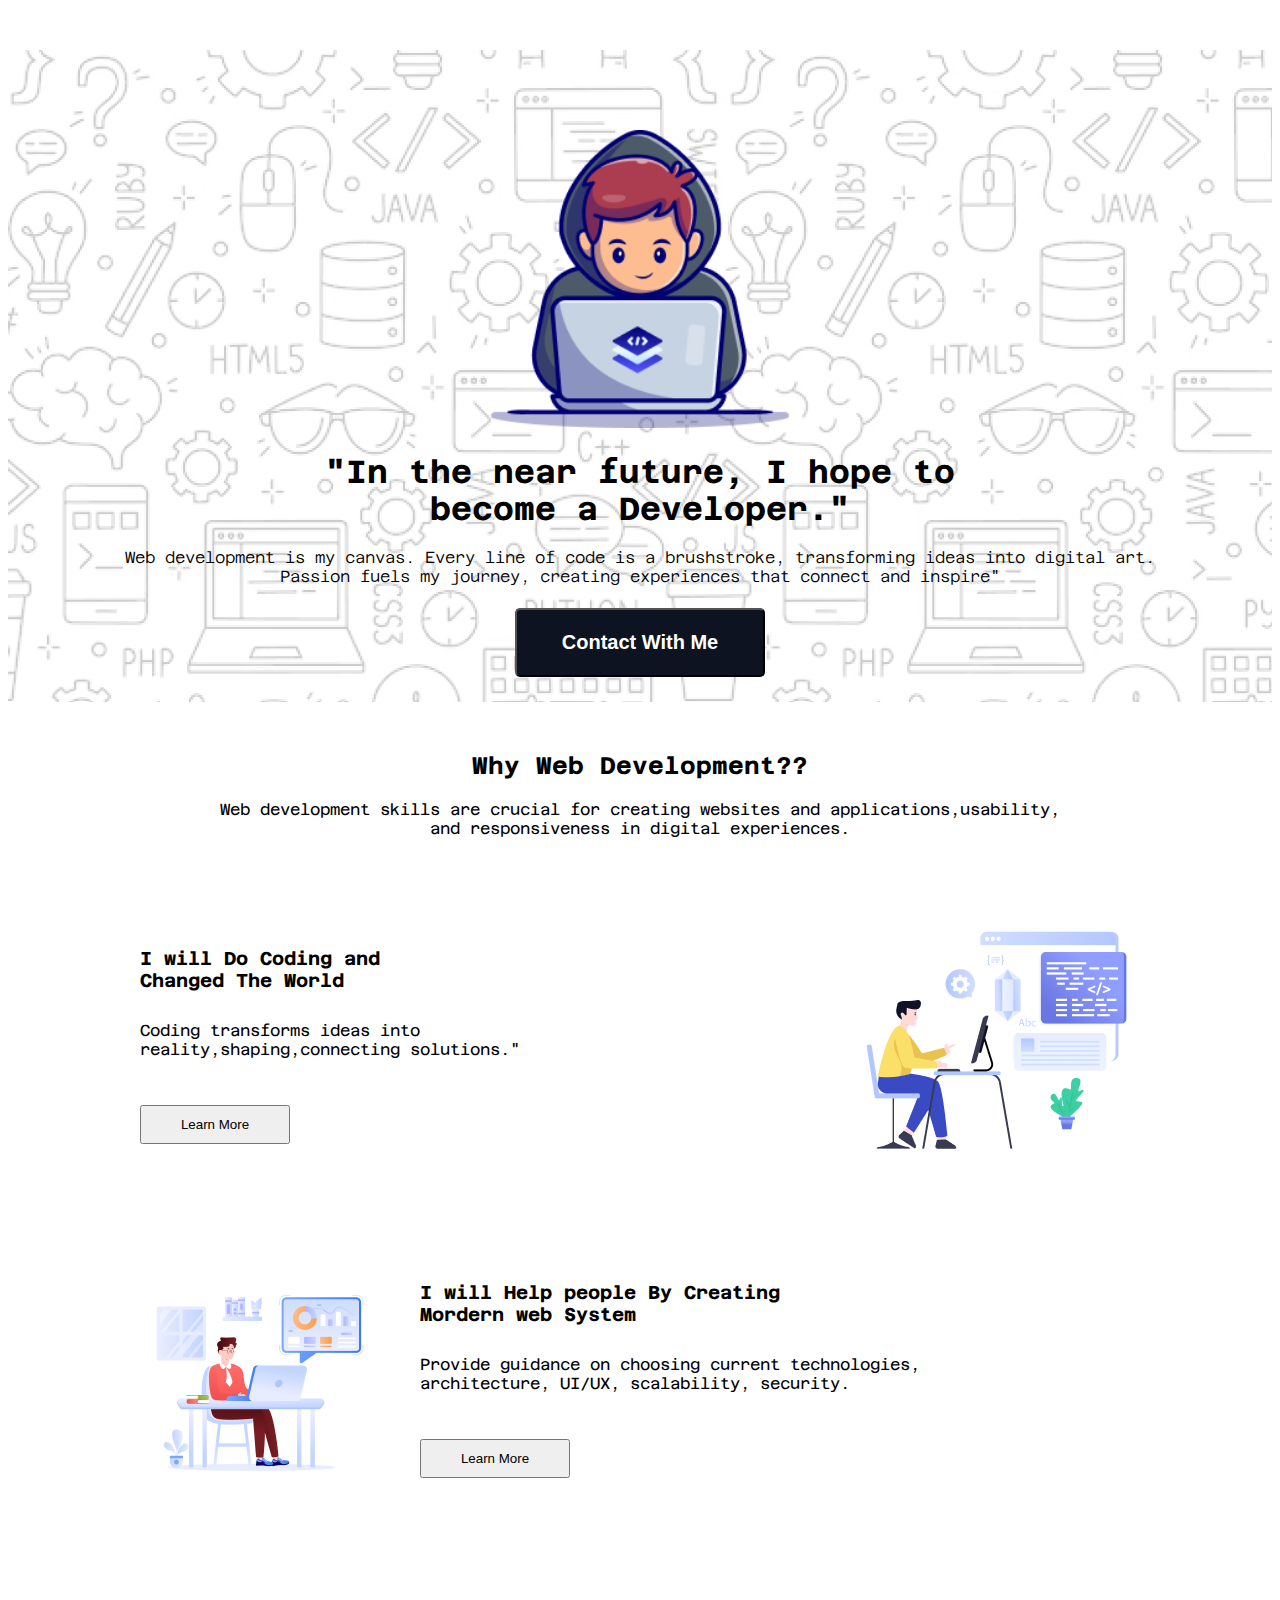
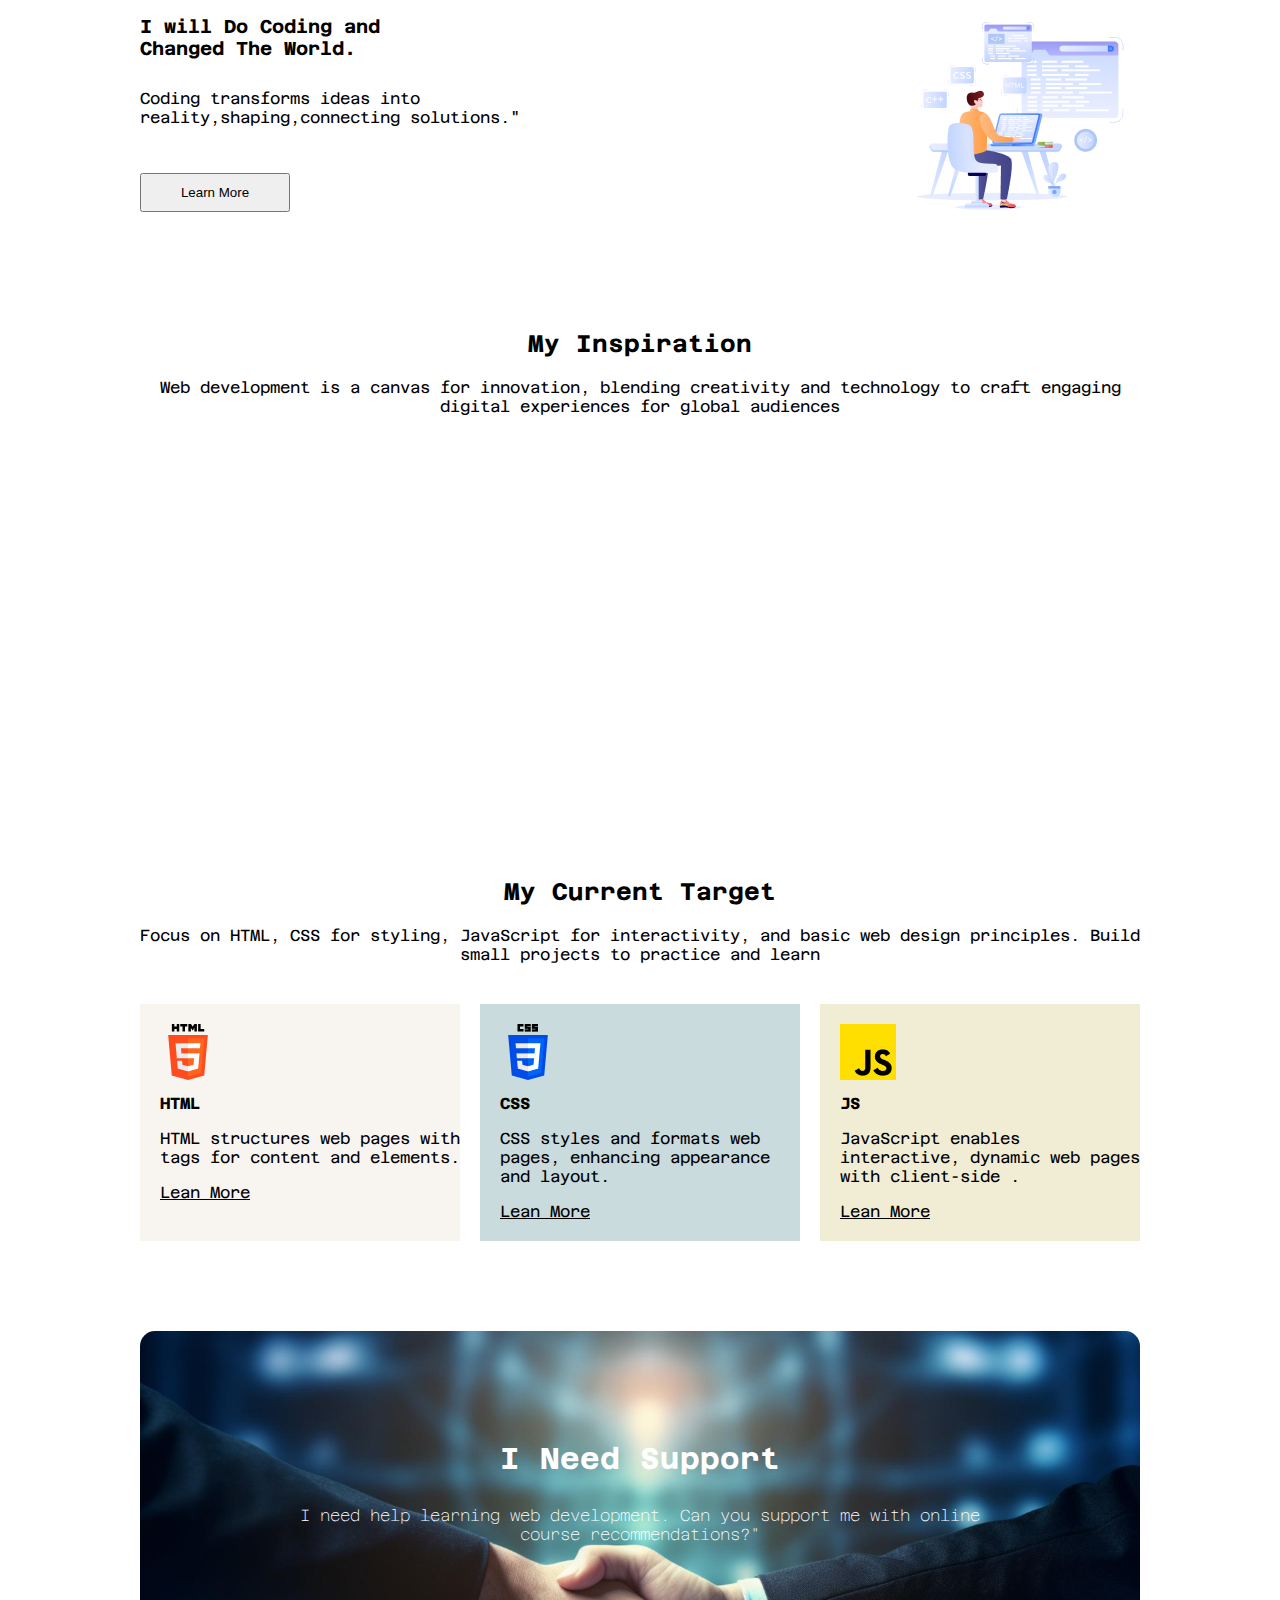
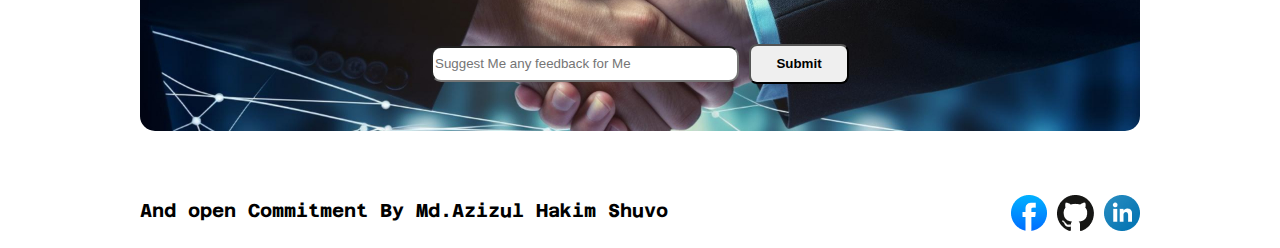
==== commit 384f1ded: "HTML , CSS,some changed & Contact Button Footer Linkup" ====
--- a/index.html
+++ b/index.html
@@ -17,10 +17,10 @@
             <h1>"In the near future, I hope to <br> become a Developer."
             </h1>
             <h4 class="h4-tag">Web development is my canvas. Every line of code is a 
-                brushstroke, transforming ideas into digital art. Passion fuels my <br>journey,
+                brushstroke, transforming ideas into digital art.<br> Passion fuels my journey,
                 creating experiences that connect and inspire"
             </h4>
-            <button class="header-btn">Contact With Me</button>
+            <a href="extrapage/index.html"><button class="header-btn">Contact With Me</button></a>
         </div>
     </header>
     <main>
